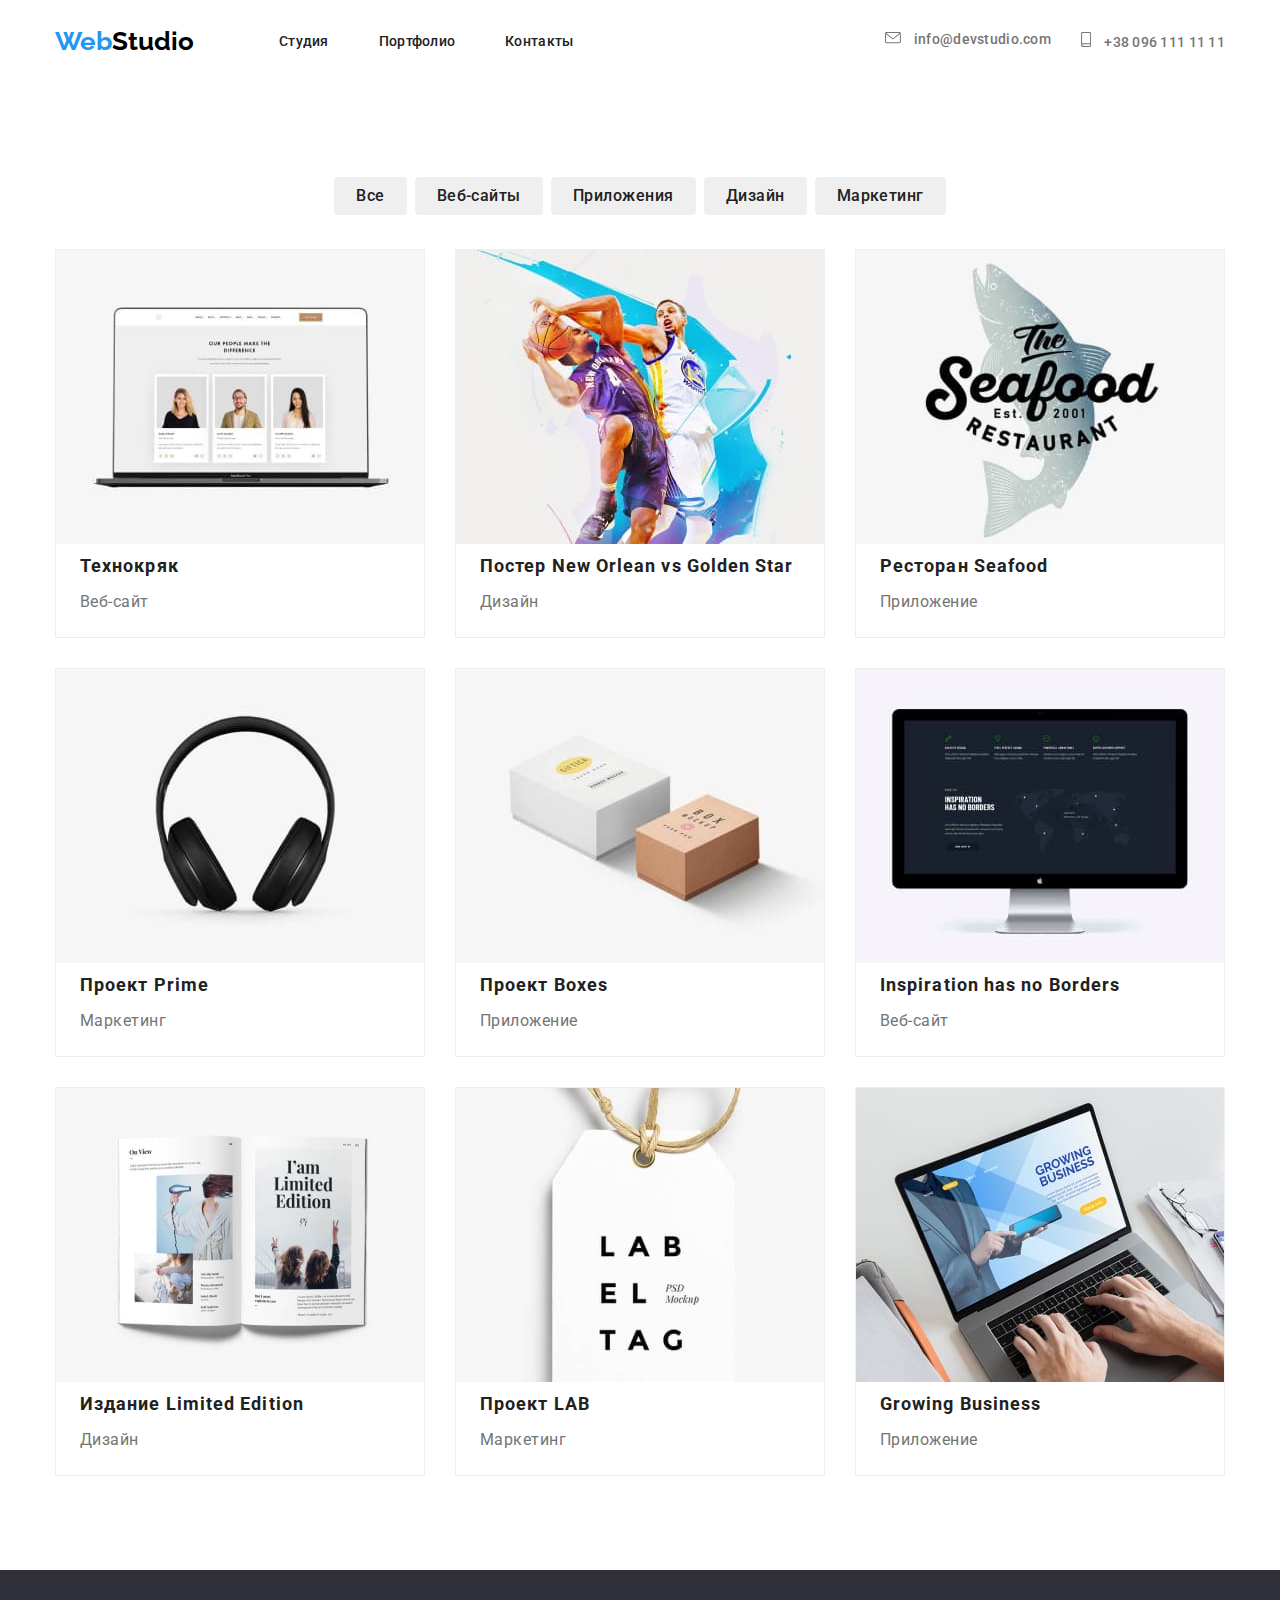
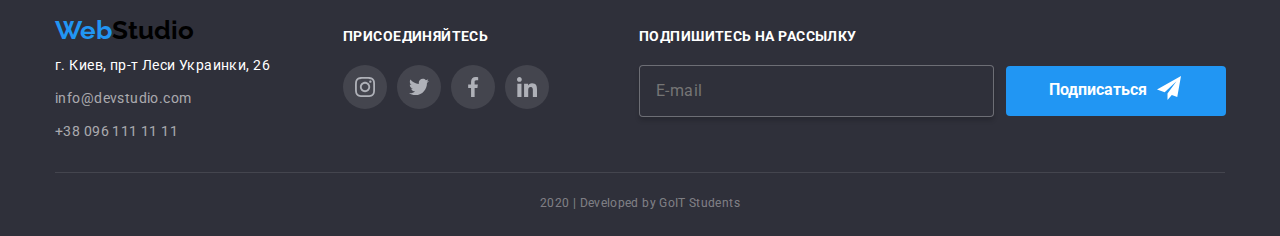
==== portfolio.html @ 310fa580 "Copy ДЗ №7" ====
<!DOCTYPE html>
<html lang="ru">
  <head>
    <meta charset="UTF-8" />
    <meta name="viewport" content="width=device-width, initial-scale=1.0" />
    <title>Портфолио</title>
    <link href="https://fonts.googleapis.com/css2?family=Raleway:wght@400;700&family=Roboto:wght@400;500;700&display=swap" rel="stylesheet">
    <link rel="stylesheet" href="https://cdnjs.cloudflare.com/ajax/libs/modern-normalize/0.6.0/modern-normalize.min.css">
    <link rel="stylesheet" href="./css/portfolio.min.css">
    <!-- <link rel="stylesheet" href="./css/normalize.css">
    <link rel="stylesheet" href="./css/main.css" /> -->
  </head>
  <body>
    <!-- menu navigation and contacts -->
    <header>
      <div class="container nav-flex">

        <a href="./index.html" class="logo"><span class="logo-design">Web</span>Studio</a>
      <nav>
        <ul class="menu-nav list">
          <li class="item">
            <a href="./index.html" class="link-nav underline-link">Студия</a>
          </li>
          <li class="item">
            <a href="./portfolio.html" target="_blank" class="link-nav underline-link">Портфолио</a>
          </li>
          <li class="item">
            <a href="" target="_blank" class="link-nav underline-link">Контакты</a>
          </li>
        </ul>
      </nav>
      
          <ul class="contact-nav list">
            <li class="item">
              <a href="mailto:info@devstudio.com" class="link-contact">
                <svg class="icon-contact-mail">
                  <use href="./images/symbol-defs.svg#mail"></use>
                </svg>
              info@devstudio.com</a>
            </li>
            <li class="item">
              <a href="tel:+380961111111" class="link-contact">
                <svg class="icon-contact-phon">
                  <use href="./images/symbol-defs.svg#smartphone"></use>
                </svg>
              +38 096 111 11 11</a>
            </li>
          </ul>
        
      </div>
    </header>
    <!-- view port -->
    <main>
      <!-- Portfolio -->
      <section class="section-gallery">

        <div class="container">
        <!-- invisible heading -->
        <h1 class="invisible">Примеры работ</h1>
        <!-- button filter -->
        <ul class="button-filter list">
          <li class="item">
            <button class="button-first button-second" type="button">Все</button>
          </li>
          <li class="item">
            <button class="button-first button-second"  type="button">Веб-сайты</button>
          </li>
          <li class="item">
            <button class="button-first button-second" type="button">Приложения</button>
          </li>
          <li class="item">
            <button class="button-first button-second" type="button">Дизайн</button>
          </li>
          <li class="item">
            <button class="button-first button-second" type="button">Маркетинг</button>
          </li>
        </ul>
        <!-- list of works -->
        <ul class="gallery list">
          <li class="item gallery-shadow">
            <a href="" class="product">
              
              <div class="product-thumb">
              <img src="./images/img1.jpg" alt="ноутбук" width="370" />
              <p class="hover-message">
                Технокряк это современная площадка распространения коронавируса.
                Компании используют эту платформу для цифрового шпионажа и атак
                на защищённые сервера конкурентов.
              </p>
              </div>
              
              <h2 class="gallery-title reset">Технокряк</h2>
              <p class="gallery-text reset">Веб-сайт</p>
            </a>
          </li>
          <li class="item gallery-shadow">
            <a href="" class="product">
              <div class="product-thumb">
              <img src="./images/img2.jpg" alt="баскетбол" width="370" />
              <p class="hover-message">
                Технокряк это современная площадка распространения коронавируса.
                Компании используют эту платформу для цифрового шпионажа и атак
                на защищённые сервера конкурентов.
              </p>
              </div>

              <h2 class="gallery-title reset">Постер New Orlean vs Golden Star</h2>
              <p class="gallery-text reset">Дизайн</p>
            </a>
          </li>
          <li class="item gallery-shadow">
            <a href="" class="product">
              <div class="product-thumb">
              <img src="./images/img3.jpg" alt="ресторан" width="370" />
              <p class="hover-message">
                Технокряк это современная площадка распространения коронавируса.
                Компании используют эту платформу для цифрового шпионажа и атак
                на защищённые сервера конкурентов.
              </p>
              </div>

              <h2 class="gallery-title reset">Ресторан Seafood</h2>
              <p class="gallery-text reset">Приложение</p>
            </a>
          </li>
          <li class="item gallery-shadow">
            <a href="" class="product">
              <div class="product-thumb">
              <img src="./images/img4.jpg" alt="наушники" width="370" />
              <p class="hover-message">
                Технокряк это современная площадка распространения коронавируса.
                Компании используют эту платформу для цифрового шпионажа и атак
                на защищённые сервера конкурентов.
              </p>
              </div>

              <h2 class="gallery-title reset">Проект Prime</h2>
              <p class="gallery-text reset">Маркетинг</p>
            </a>
          </li>
          <li class="item gallery-shadow">
            <a href="" class="product">
              <div class="product-thumb">
              <img src="./images/img5.jpg" alt="коробка" width="370" />
              <p class="hover-message">
                Технокряк это современная площадка распространения коронавируса.
                Компании используют эту платформу для цифрового шпионажа и атак
                на защищённые сервера конкурентов.
              </p>
              </div>

              <h2 class="gallery-title reset">Проект Boxes</h2>
              <p class="gallery-text reset">Приложение</p>
            </a>
          </li>
          <li class="item gallery-shadow">
            <a href="" class="product">
              <div class="product-thumb">
              <img src="./images/img-m.jpg" alt="монитор" width="370" />
              <p class="hover-message">
                Технокряк это современная площадка распространения коронавируса.
                Компании используют эту платформу для цифрового шпионажа и атак
                на защищённые сервера конкурентов.
              </p>
              </div>

              <h2 class="gallery-title reset" lang="en">Inspiration has no Borders</h2>
              <p class="gallery-text reset">Веб-сайт</p>
            </a>
          </li>
          <li class="item gallery-shadow">
            <a href="" class="product">
              <div class="product-thumb" >
              <img src="./images/img6.jpg" alt="журнал" width="370" />
              <p class="hover-message">
                Технокряк это современная площадка распространения коронавируса.
                Компании используют эту платформу для цифрового шпионажа и атак
                на защищённые сервера конкурентов.
              </p>
              </div>

              <h2 class="gallery-title reset">Издание Limited Edition</h2>
              <p class="gallery-text reset">Дизайн</p>
            </a>
          </li>
          <li class="item gallery-shadow">
            <a href="" class="product">
              <div class="product-thumb">
              <img src="./images/img7.jpg" alt="бирка" width="370" />
              <p class="hover-message">
                Технокряк это современная площадка распространения коронавируса.
                Компании используют эту платформу для цифрового шпионажа и атак
                на защищённые сервера конкурентов.
              </p>
              </div>

              <h2 class="gallery-title reset">Проект LAB</h2>
              <p class="gallery-text reset">Маркетинг</p>
            </a>
          </li>
          <li class="item gallery-shadow">
            <a href="" class="product">
              <div class="product-thumb">
              <img src="./images/img.jpg" alt="ноутбук" width="370" />
              <p class="hover-message">
                Технокряк это современная площадка распространения коронавируса.
                Компании используют эту платформу для цифрового шпионажа и атак
                на защищённые сервера конкурентов.
              </p>
              </div>

              <h2 class="gallery-title reset" lang="en">Growing Business</h2>
              <p class="gallery-text reset">Приложение</p>
            </a>
          </li>
        </ul>
      </div>
      </section>
    </main>
    <!-- bottom section -->
    <footer>
      <div class="container">
      <!-- invisible heading -->
      <h2 class="invisible">Контакты</h2>
      <div class="footer-flex">

      <div class="address">
      <a href="./index.html" class="logo logo-footer"><span class="logo-design">Web</span>Studio</a>

      <address>
        <p class="address-text reset">г. Киев, пр-т Леси Украинки, 26</p>

        <ul class="contact-footer list">
          <li>
            <a href="mailto:info@devstudio.com" class="link-footer mail-footer"
            >info@devstudio.com</a>
          </li>
          <li>
            <a href="tel:+380961111111" class="link-footer phon-footer"
            >+38 096 111 11 11</a>
          </li>
        </ul>
      </address>
      </div>
      <div class="social">
      <b class="social-contact">присоединяйтесь</b>

      <ul class="social-list list">
        <li class="icon-footer">
          <a href="" class="social-link-second">
          <svg class="icon-social">
          <use href="./images/symbol-defs.svg#instagram"> </use>
         </svg>
        </a>
      </li>
        <li class="icon-footer">
          <a href="" class="social-link-second">
          <svg class="icon-social">
          <use href="./images/symbol-defs.svg#twitter"> </use>
         </svg>
        </a>
      </li>
        <li class="icon-footer">
          <a href="" class="social-link-second">
          <svg class="icon-social">
          <use href="./images/symbol-defs.svg#facebook"> </use>
        </svg>
      </a>
    </li>
        <li class="icon-footer">
          <a href="" class="social-link-second">
          <svg class="icon-social">
          <use href="./images/symbol-defs.svg#linkedin"> </use>
       </svg>
      </a>
    </li>
      </ul>
      </div>
      <div class="subscribe">
        <b class="subscribe-contact">подпишитесь на рассылку</b>
  
        <div class="footer-form">
  <form>
    <label>
      <input type="email" name="email" placeholder="E-mail" class="footer-form-input">
    </label>
  </form>
        <button class="button-footer" type="button">Подписаться
          <svg class="icon-send">
            <use href="./images/symbol-defs.svg#send"> </use>
          </svg>
        </button>
      </div>
  </div>

      </div>
      <div class="cont-flex">
      <p class="cont-flex-copy reset">2020 | Developed by GoIT Students</p>
      </div>

     </div>
    </footer>
  </body>
</html>
---- css/portfolio.min.css ----
body{color:#757575;background-color:#fff;font-family:"Roboto",sans;font-style:normal}.list{padding:0;margin:0;list-style:none}.reset{margin-top:0}.invisible{display:none}.container{width:1200px;padding-left:15px;padding-right:15px;margin-left:auto;margin-right:auto}.section{margin-bottom:94px}.section-title{margin-bottom:50px;color:#212121;font-weight:bold;font-size:36px;line-height:1.16;text-align:center;letter-spacing:0.03em}.title{margin-bottom:10px;color:#212121;font-weight:bold;font-size:14px;line-height:1.14;letter-spacing:0.03em;text-transform:uppercase}.logo{color:#000000;font-family:"Raleway",sans-serif;font-weight:bold;font-size:26px;line-height:1.20;text-decoration:none}.logo-design{color:#2196F3}.logo-footer{display:inline-block;margin-bottom:8px}.nav-flex{display:-webkit-box;display:-ms-flexbox;display:flex;-webkit-box-align:center;-ms-flex-align:center;align-items:center}.menu-nav{display:-webkit-box;display:-ms-flexbox;display:flex;margin-left:85px}.menu-nav .item{position:relative}.menu-nav .item:not(:last-child){margin-right:50px}.menu-nav .link-nav{display:block;padding-top:32px;padding-bottom:32px;color:#212121;font-weight:500;font-size:14px;line-height:1.14;letter-spacing:0.02em;text-decoration:none}.menu-nav .link-nav:hover,.menu-nav .link-nav:focus{color:#2196F3;outline:transparent}.underline-link::after{content:'';display:block;position:absolute;width:100%;height:4px;background-color:#2196F3;border-radius:2px;left:0;bottom:0;-webkit-transform:scaleX(0);transform:scaleX(0)}.underline-link:hover::after,.underline-link:focus::after,.underline-link:active::after{-webkit-transform:scaleX(1);transform:scaleX(1);-webkit-transition-duration:250ms;transition-duration:250ms;-webkit-transition-timing-function:cubic-bezier(0.4, 0, 0.2, 1);transition-timing-function:cubic-bezier(0.4, 0, 0.2, 1);outline:transparent}.contact-nav{display:-webkit-box;display:-ms-flexbox;display:flex;margin-left:auto}.contact-nav .item:not(:last-child){margin-right:30px}.contact-nav .link-contact{display:block;padding-top:32px;padding-bottom:32px;color:#757575;font-style:normal;font-weight:500;font-size:14px;line-height:1.14;letter-spacing:0.02em;text-decoration:none}.contact-nav .link-contact:hover,.contact-nav .link-contact:focus{color:#2196F3;outline:transparent}.link-contact .icon-contact-mail{fill:#757575}.icon-contact-mail{height:12px;width:16px;margin-right:10px}.link-contact:hover,.link-contact:focus .icon-contact-mail{--color3: #2196F3;outline:transparent}.link-contact .icon-contact-phon{fill:#757575}.icon-contact-phon{height:15px;width:10px;margin-right:10px}.link-contact:hover,.link-contact:focus .icon-contact-mail{--color3: #2196F3;outline:transparent}footer{background-color:#2F303A}.footer-flex{display:-webkit-box;display:-ms-flexbox;display:flex}.address{margin-top:45px}.address-text{margin-bottom:9px;min-width:220px;color:#fff;font-style:normal;font-weight:normal;font-size:14px;line-height:1.7;letter-spacing:0.03em}.mail-footer{display:inline-block;margin-bottom:9px}.phon-footer{display:inline-block;margin-bottom:28px}.contact-footer .link-footer{color:rgba(255,255,255,0.6);font-style:normal;font-weight:normal;font-size:14px;line-height:1.7;letter-spacing:0.03em;text-decoration:none}.social{-webkit-box-pack:left;-ms-flex-pack:left;justify-content:left;margin-top:57px;margin-left:68px}.social-contact{display:inline-block;margin-bottom:20px;color:#fff;font-weight:bold;font-size:14px;line-height:1.14;letter-spacing:0.03em;text-transform:uppercase}.social-list{display:-webkit-box;display:-ms-flexbox;display:flex}.icon-footer:not(:first-child){margin-left:10px}.icon-social{padding:0;margin:0;height:20px;width:20px}.social-link-second{display:-webkit-inline-box;display:-ms-inline-flexbox;display:inline-flex;-webkit-box-pack:center;-ms-flex-pack:center;justify-content:center;-webkit-box-align:center;-ms-flex-align:center;align-items:center;padding:0;margin:0;height:44px;width:44px;border-radius:50px;background-color:rgba(255,255,255,0.1)}.social-link-second:hover,.social-link-second:focus{background-color:#2196F3;outline:transparent}.social-link-second:hover,.social-link-second:focus .icon-social{--color3: #ffffff;outline:transparent}.subscribe{margin-top:57px;margin-left:90px}.subscribe-contact{display:inline-block;margin-bottom:20px;color:#fff;font-weight:bold;font-size:14px;line-height:1.14;letter-spacing:0.03em;text-transform:uppercase}.footer-form{display:-webkit-box;display:-ms-flexbox;display:flex;-webkit-box-pack:center;-ms-flex-pack:center;justify-content:center;-webkit-box-align:center;-ms-flex-align:center;align-items:center}.footer-form-input{width:355px;padding:15px 16px;border:1px solid rgba(255,255,255,0.3);-webkit-box-shadow:0px 4px 4px rgba(0,0,0,0.15);box-shadow:0px 4px 4px rgba(0,0,0,0.15);border-radius:4px;font-style:normal;font-weight:normal;font-size:16px;line-height:1.25;-webkit-box-align:center;-ms-flex-align:center;align-items:center;letter-spacing:0.03em;background:#2F303A;color:rgba(255,255,255,0.6)}.icon-send{height:24px;width:24px;margin-left:10px;margin-right:10px}.button-footer{display:-webkit-inline-box;display:-ms-inline-flexbox;display:inline-flex;-webkit-box-pack:center;-ms-flex-pack:center;justify-content:center;-webkit-box-align:left;-ms-flex-align:left;align-items:left;height:50px;width:220px;margin-left:12px;padding-top:10px;padding-left:30px;padding-bottom:10px;border-radius:4px;color:#fff;background-color:#2196F3;font-style:normal;font-weight:bold;font-size:16px;line-height:1.8;text-align:center;text-decoration:none;letter-spacing:normal}.cont-flex{padding-top:18px;padding-bottom:21px;border-top:1px solid rgba(255,255,255,0.1)}.cont-flex-copy{margin-bottom:0;color:rgba(255,255,255,0.4);font-weight:normal;font-size:12px;line-height:2;text-align:center;letter-spacing:0.03em}button{padding:6px 22px;border:transparent;border-radius:4px;font-family:inherit}.button-filter{display:-webkit-box;display:-ms-flexbox;display:flex;-webkit-box-pack:center;-ms-flex-pack:center;justify-content:center;margin-bottom:34px}.button-filter .item:not(:first-child){margin-left:8px}.button-first{color:#212121;font-weight:500;font-size:16px;line-height:1.6;text-align:center;letter-spacing:0.03em}.button-second:hover,.button-second:focus{background-color:#2196F3;color:#fff;outline:transparent}.section-gallery{margin-top:94px;margin-bottom:94px}.gallery{display:-webkit-box;display:-ms-flexbox;display:flex;-ms-flex-wrap:wrap;flex-wrap:wrap;-webkit-box-pack:center;-ms-flex-pack:center;justify-content:center;margin-right:0;margin-bottom:0}.gallery-shadow{background:#fff;border:1px solid #EEEEEE}.gallery-shadow:hover{-webkit-box-shadow:1px 4px 6px rgba(0,0,0,0.16),0px 4px 4px rgba(0,0,0,0.06),0px 1px 1px rgba(0,0,0,0.12);box-shadow:1px 4px 6px rgba(0,0,0,0.16),0px 4px 4px rgba(0,0,0,0.06),0px 1px 1px rgba(0,0,0,0.12)}.gallery .item{width:370px}.gallery .item:not(:nth-child(3n)){margin-right:30px}.gallery .item.item:not(:nth-last-child(-n+3)){margin-bottom:30px}.gallery-title{margin-left:24px;margin-bottom:4px;color:#212121;font-weight:bold;font-size:18px;line-height:2;letter-spacing:0.06em}.gallery-text{margin-left:24px;margin-bottom:20px;color:#757575;font-weight:normal;font-size:16px;line-height:1.8;letter-spacing:0.03em}.product{text-decoration:none}.product:focus{outline:transparent}.product-thumb{position:relative;overflow:hidden}.product-thumb::before{content:'';padding-top:63px;padding-left:24px;padding-right:24px;margin:0;position:absolute;width:100%;height:100%;top:0;left:0;-webkit-transform:translateY(101%);transform:translateY(101%);-webkit-transition-duration:250ms;transition-duration:250ms;-webkit-transition-timing-function:cubic-bezier(0.4, 0, 0.2, 1);transition-timing-function:cubic-bezier(0.4, 0, 0.2, 1);background-color:rgba(33,149,243,0.9)}.product:hover .product-thumb::before{-webkit-transform:translateY(0);transform:translateY(0)}.product:hover .hover-message{-webkit-transform:translateY(0);transform:translateY(0)}.hover-message{position:absolute;width:100%;height:100%;top:0;left:0;display:inline-block;padding-top:63px;padding-left:24px;padding-right:24px;margin:0;font-style:normal;font-weight:normal;font-size:18px;line-height:1.5;letter-spacing:0.03em;-webkit-transform:translateY(101%);transform:translateY(101%);-webkit-transition-duration:250ms;transition-duration:250ms;-webkit-transition-timing-function:cubic-bezier(0.4, 0, 0.2, 1);transition-timing-function:cubic-bezier(0.4, 0, 0.2, 1);color:#fff;overflow:hidden}
/*# sourceMappingURL=portfolio.min.css.map */
---- css/main.css ----
body {
  color: #757575;
  background-color: #ffffff;
  font-family: "Roboto", sans;
  font-style: normal;
}

/* hiden mark; reset ul */
.list {
  padding: 0;
  margin: 0;
  list-style: none;
}

/* reset (h, p) */
.reset {
  margin-top: 0;
}

/* temporary hide */
.invisible {
  display: none;
}

/* main-div */
.container {
  width: 1200px;
  padding-left: 15px;
  padding-right: 15px;
  margin-left: auto;
  margin-right: auto;
  /* outline: 2px solid tomato;  */
}

.section {
  margin-bottom: 94px;
}

/* main - section */
/* h2 */
.section-title {
  margin-bottom: 50px;
  color: #212121;
  font-weight: bold;
  font-size: 36px;
  line-height: 1.16;
  text-align: center;
  letter-spacing: 0.03em;
}

/* h3  */
.title {
  margin-bottom: 10px;
  color: #212121;
  font-weight: bold;
  font-size: 14px;
  line-height: 1.14;
  letter-spacing: 0.03em;
  text-transform: uppercase;
}

/* logo */
.logo {
  color: #000000;
  font-family: "Raleway", sans-serif;
  font-weight: bold;
  font-size: 26px;
  line-height: 1.20;
  text-decoration: none;
}

.logo-design {
  color: #2196F3;
}

.logo-footer {
  display: inline-block;
  margin-bottom: 8px;
}

/* navigation */
.nav-flex {
  display: -webkit-box;
  display: -ms-flexbox;
  display: flex;
  -webkit-box-align: center;
      -ms-flex-align: center;
          align-items: center;
}

.menu-nav {
  display: -webkit-box;
  display: -ms-flexbox;
  display: flex;
  margin-left: 85px;
}

.menu-nav .item {
  position: relative;
}

.menu-nav .item:not(:last-child) {
  margin-right: 50px;
}

.menu-nav .link-nav {
  display: block;
  padding-top: 32px;
  padding-bottom: 32px;
  color: #212121;
  font-weight: 500;
  font-size: 14px;
  line-height: 1.14;
  letter-spacing: 0.02em;
  text-decoration: none;
}

.menu-nav .link-nav:hover, .menu-nav .link-nav:focus {
  color: #2196F3;
  outline: transparent;
}

.underline-link::after {
  content: '';
  display: block;
  position: absolute;
  width: 100%;
  height: 4px;
  background-color: #2196F3;
  border-radius: 2px;
  left: 0;
  bottom: 0;
  -webkit-transform: scaleX(0);
          transform: scaleX(0);
}

.underline-link:hover::after,
.underline-link:focus::after,
.underline-link:active::after {
  -webkit-transform: scaleX(1);
          transform: scaleX(1);
  -webkit-transition-duration: 250ms;
          transition-duration: 250ms;
  -webkit-transition-timing-function: cubic-bezier(0.4, 0, 0.2, 1);
          transition-timing-function: cubic-bezier(0.4, 0, 0.2, 1);
  outline: transparent;
}

/* contact */
.contact-nav {
  display: -webkit-box;
  display: -ms-flexbox;
  display: flex;
  margin-left: auto;
}

.contact-nav .item:not(:last-child) {
  margin-right: 30px;
}

.contact-nav .link-contact {
  display: block;
  padding-top: 32px;
  padding-bottom: 32px;
  color: #757575;
  font-style: normal;
  font-weight: 500;
  font-size: 14px;
  line-height: 1.14;
  letter-spacing: 0.02em;
  text-decoration: none;
}

.contact-nav .link-contact:hover, .contact-nav .link-contact:focus {
  color: #2196F3;
  outline: transparent;
}

/* icon-contact */
.link-contact .icon-contact-mail {
  fill: #757575;
}

.icon-contact-mail {
  height: 12px;
  width: 16px;
  margin-right: 10px;
}

.link-contact:hover,
.link-contact:focus .icon-contact-mail {
  --color3: #2196F3;
  outline: transparent;
}

.link-contact .icon-contact-phon {
  fill: #757575;
}

.icon-contact-phon {
  height: 15px;
  width: 10px;
  margin-right: 10px;
}

.link-contact:hover,
.link-contact:focus .icon-contact-mail {
  --color3: #2196F3;
  outline: transparent;
}

footer {
  background-color: #2F303A;
}

/* footer container */
.footer-flex {
  display: -webkit-box;
  display: -ms-flexbox;
  display: flex;
}

/* address container */
.address {
  margin-top: 45px;
}

.address-text {
  margin-bottom: 9px;
  min-width: 220px;
  color: #ffffff;
  font-style: normal;
  font-weight: normal;
  font-size: 14px;
  line-height: 1.7;
  letter-spacing: 0.03em;
}

.mail-footer {
  display: inline-block;
  margin-bottom: 9px;
}

.phon-footer {
  display: inline-block;
  margin-bottom: 28px;
}

.contact-footer .link-footer {
  color: rgba(255, 255, 255, 0.6);
  font-style: normal;
  font-weight: normal;
  font-size: 14px;
  line-height: 1.7;
  letter-spacing: 0.03em;
  text-decoration: none;
}

/* social container */
.social {
  -webkit-box-pack: left;
      -ms-flex-pack: left;
          justify-content: left;
  margin-top: 57px;
  margin-left: 68px;
}

.social-contact {
  display: inline-block;
  margin-bottom: 20px;
  color: #ffffff;
  font-weight: bold;
  font-size: 14px;
  line-height: 1.14;
  letter-spacing: 0.03em;
  text-transform: uppercase;
}

.social-list {
  display: -webkit-box;
  display: -ms-flexbox;
  display: flex;
}

.icon-footer:not(:first-child) {
  margin-left: 10px;
}

.icon-social {
  padding: 0;
  margin: 0;
  height: 20px;
  width: 20px;
}

.social-link-second {
  display: -webkit-inline-box;
  display: -ms-inline-flexbox;
  display: inline-flex;
  -webkit-box-pack: center;
      -ms-flex-pack: center;
          justify-content: center;
  -webkit-box-align: center;
      -ms-flex-align: center;
          align-items: center;
  padding: 0;
  margin: 0;
  height: 44px;
  width: 44px;
  border-radius: 50px;
  background-color: rgba(255, 255, 255, 0.1);
}

.social-link-second:hover, .social-link-second:focus {
  background-color: #2196F3;
  outline: transparent;
}

.social-link-second:hover,
.social-link-second:focus .icon-social {
  --color3: #ffffff;
  outline: transparent;
}

/* subscriber container */
.subscribe {
  margin-top: 57px;
  margin-left: 90px;
}

.subscribe-contact {
  display: inline-block;
  margin-bottom: 20px;
  color: #ffffff;
  font-weight: bold;
  font-size: 14px;
  line-height: 1.14;
  letter-spacing: 0.03em;
  text-transform: uppercase;
}

.footer-form {
  display: -webkit-box;
  display: -ms-flexbox;
  display: flex;
  -webkit-box-pack: center;
      -ms-flex-pack: center;
          justify-content: center;
  -webkit-box-align: center;
      -ms-flex-align: center;
          align-items: center;
}

.footer-form-input {
  width: 355px;
  padding: 15px 16px;
  border: 1px solid rgba(255, 255, 255, 0.3);
  -webkit-box-shadow: 0px 4px 4px rgba(0, 0, 0, 0.15);
          box-shadow: 0px 4px 4px rgba(0, 0, 0, 0.15);
  border-radius: 4px;
  font-style: normal;
  font-weight: normal;
  font-size: 16px;
  line-height: 1.25;
  -webkit-box-align: center;
      -ms-flex-align: center;
          align-items: center;
  letter-spacing: 0.03em;
  background: #2F303A;
  color: rgba(255, 255, 255, 0.6);
}

.icon-send {
  height: 24px;
  width: 24px;
  margin-left: 10px;
  margin-right: 10px;
}

.button-footer {
  display: -webkit-inline-box;
  display: -ms-inline-flexbox;
  display: inline-flex;
  -webkit-box-pack: center;
      -ms-flex-pack: center;
          justify-content: center;
  -webkit-box-align: left;
      -ms-flex-align: left;
          align-items: left;
  height: 50px;
  width: 220px;
  margin-left: 12px;
  padding-top: 10px;
  padding-left: 30px;
  padding-bottom: 10px;
  border-radius: 4px;
  color: #ffffff;
  background-color: #2196F3;
  font-style: normal;
  font-weight: bold;
  font-size: 16px;
  line-height: 1.8;
  text-align: center;
  text-decoration: none;
  letter-spacing: normal;
}

/* copy container */
.cont-flex {
  padding-top: 18px;
  padding-bottom: 21px;
  border-top: 1px solid rgba(255, 255, 255, 0.1);
}

.cont-flex-copy {
  margin-bottom: 0;
  color: rgba(255, 255, 255, 0.4);
  font-weight: normal;
  font-size: 12px;
  line-height: 2;
  text-align: center;
  letter-spacing: 0.03em;
}

/* section - service order */
.hero {
  margin-bottom: 94px;
  text-align: center;
}

.hero-background {
  height: 600px;
  max-width: 1600px;
  margin-left: auto;
  margin-right: auto;
  background-position: center;
  background-repeat: no-repeat;
  background-size: cover;
  background-image: -webkit-gradient(linear, left top, right top, from(rgba(47, 48, 58, 0.8)), to(rgba(47, 48, 58, 0.8))), url("../images/Header.jpg");
  background-image: linear-gradient(to right, rgba(47, 48, 58, 0.8), rgba(47, 48, 58, 0.8)), url("../images/Header.jpg");
  background-color: #757575;
}

.hero-title {
  padding-top: 200px;
  padding-left: 250px;
  padding-right: 250px;
  margin-bottom: 30px;
  color: #ffffff;
  font-weight: 900;
  font-size: 44px;
  line-height: 1.36;
  letter-spacing: 0.06em;
  text-align: center;
  text-transform: uppercase;
}

.hero-button {
  display: inline-block;
  /* min-width: 200px; */
  /* margin-bottom: 200px; */
  padding: 10px 32px 10px 32px;
  border-radius: 4px;
  -webkit-box-shadow: 0px 4px 4px rgba(0, 0, 0, 0.15);
          box-shadow: 0px 4px 4px rgba(0, 0, 0, 0.15);
  color: #ffffff;
  background-color: #2196F3;
  text-align: center;
  text-decoration: none;
}

.backdrop {
  position: fixed;
  top: 0;
  left: 0;
  width: 100%;
  height: 100%;
  -webkit-transition: opacity 250ms cubic-bezier(0.4, 0, 0.2, 1);
  transition: opacity 250ms cubic-bezier(0.4, 0, 0.2, 1);
  background-color: rgba(0, 0, 0, 0.2);
}

.backdrop.is-hidden {
  opacity: 0;
  pointer-events: none;
}

.backdrop.is-hidden .modal {
  -webkit-transform: translate(-50%, -50%) scale(1.1);
          transform: translate(-50%, -50%) scale(1.1);
}

.modal {
  position: absolute;
  top: 50%;
  left: 50%;
  -webkit-transform: translate(-50%, -50%) scale(1);
          transform: translate(-50%, -50%) scale(1);
  -webkit-transition: -webkit-transform 250ms cubic-bezier(0.4, 0, 0.2, 1);
  transition: -webkit-transform 250ms cubic-bezier(0.4, 0, 0.2, 1);
  transition: transform 250ms cubic-bezier(0.4, 0, 0.2, 1);
  transition: transform 250ms cubic-bezier(0.4, 0, 0.2, 1), -webkit-transform 250ms cubic-bezier(0.4, 0, 0.2, 1);
  min-width: 530px;
  min-height: 580px;
  background: #FFFFFF;
  -webkit-box-shadow: 0px 2px 1px rgba(0, 0, 0, 0.2), 0px 1px 1px rgba(0, 0, 0, 0.14), 0px 1px 3px rgba(0, 0, 0, 0.12);
          box-shadow: 0px 2px 1px rgba(0, 0, 0, 0.2), 0px 1px 1px rgba(0, 0, 0, 0.14), 0px 1px 3px rgba(0, 0, 0, 0.12);
  border-radius: 4px;
}

.modal-title {
  margin: 0;
  padding: 40px 40px 30px 40px;
  font-weight: bold;
  font-size: 20px;
  line-height: 1.15;
  text-align: center;
  letter-spacing: 0.03em;
  color: #212121;
}

.modal-close {
  position: absolute;
  top: 0;
  right: 0;
  display: -webkit-box;
  display: -ms-flexbox;
  display: flex;
  -webkit-box-pack: center;
      -ms-flex-pack: center;
          justify-content: center;
  -webkit-box-align: center;
      -ms-flex-align: center;
          align-items: center;
  margin-top: 8px;
  margin-right: 8px;
  width: 30px;
  height: 30px;
  border-radius: 50px;
  border: 1px solid rgba(0, 0, 0, 0.1);
}

.modal-close-icon {
  fill: #212121;
}

.modal-close:hover > .modal-close-icon {
  --color3: #2196F3;
}

.modal-form {
  position: relative;
  margin-left: 40px;
  margin-bottom: 30px;
  margin-right: 0;
  width: 450px;
  height: 40px;
}

.modal-label {
  position: absolute;
  top: 50%;
  left: 40px;
  -webkit-transform: translateY(-50%);
          transform: translateY(-50%);
  -webkit-transition: -webkit-transform 250ms linear;
  transition: -webkit-transform 250ms linear;
  transition: transform 250ms linear;
  transition: transform 250ms linear, -webkit-transform 250ms linear;
  font-weight: normal;
  font-size: 14px;
  line-height: 1.1;
  letter-spacing: 0.01em;
}

.modal-icon {
  position: absolute;
  top: 0;
  left: 0;
  -webkit-transform: translate(15px, 15px);
          transform: translate(15px, 15px);
  fill: #212121;
}

.modal-fild {
  width: 100%;
  padding: 10px 40px;
  border: 1px solid rgba(33, 33, 33, 0.2);
  border-radius: 4px;
  outline: none;
}

.modal-fild:focus {
  border: 1px solid #2196F3;
  border-radius: 4px;
}

.modal-fild:focus ~ .modal-icon {
  --color3: #2196F3;
}

.modal-fild:focus + .modal-label,
.modal-fild:not(:placeholder-shown) + .modal-label {
  -webkit-transform: translate(-25px, -40px);
          transform: translate(-25px, -40px);
  color: #2196F3;
}

textarea {
  resize: none;
}

.form-textarea {
  position: relative;
  width: 450px;
  height: 120px;
  margin-left: 40px;
  margin-bottom: 20px;
}

.textarea-label {
  position: absolute;
  top: 0;
  left: 0;
  -webkit-transform: translate(15%, 70%);
          transform: translate(15%, 70%);
  -webkit-transition: -webkit-transform 250ms linear;
  transition: -webkit-transform 250ms linear;
  transition: transform 250ms linear;
  transition: transform 250ms linear, -webkit-transform 250ms linear;
  font-weight: normal;
  font-size: 14px;
  line-height: 1.1;
  letter-spacing: 0.01em;
}

.modal-textarea {
  width: 100%;
  height: 120px;
  padding: 12px 15px;
  border: 1px solid rgba(33, 33, 33, 0.2);
  border-radius: 4px;
  outline: none;
}

.modal-textarea:focus {
  border: 1px solid #2196F3;
  border-radius: 4px;
}

.modal-textarea:focus + .textarea-label,
.modal-textarea:not(:placeholder-shown) + .textarea-label {
  -webkit-transform: translate(15px, -20px);
          transform: translate(15px, -20px);
  color: #2196F3;
}

.checkbox {
  position: absolute;
  -webkit-appearance: none;
  -moz-appearance: none;
  appearance: none;
}

.checkbox-icon {
  display: inline-block;
  margin-right: 9px;
  width: 16px;
  height: 15px;
  border: 1px solid #212121;
  border-radius: 1px;
}

.checkbox:checked + .checkbox-icon {
  border-color: #2196F3;
  background-color: #2196F3;
  background-image: url("../images/check.svg");
  background-size: contain;
  background-origin: border-box;
}

.checkbox-label {
  display: -webkit-box;
  display: -ms-flexbox;
  display: flex;
  -webkit-box-align: center;
      -ms-flex-align: center;
          align-items: center;
  margin-left: 50px;
  font-weight: normal;
  font-size: 14px;
  line-height: 1.8;
  letter-spacing: 0.03em;
}

.checkbox-accept {
  margin-left: 4px;
  color: #2196F3;
}

.button-close {
  margin-top: 30px;
  min-width: 200px;
  min-height: 50px;
  font-weight: bold;
  font-size: 16px;
  line-height: 1.8;
  letter-spacing: 0.06em;
  color: #ffffff;
  background-color: #2196F3;
  -webkit-box-shadow: 0px 4px 4px rgba(0, 0, 0, 0.15);
          box-shadow: 0px 4px 4px rgba(0, 0, 0, 0.15);
  border-radius: 4px;
}

/* section - company features */
.features {
  display: -webkit-box;
  display: -ms-flexbox;
  display: flex;
}

.features .item:not(:first-child) {
  margin-left: 30px;
}

.features .item {
  width: 270px;
}

.features-text {
  margin-bottom: 0;
  font-weight: normal;
  font-size: 14px;
  line-height: 1.7;
  letter-spacing: 0.03em;
}

.icon {
  display: -webkit-box;
  display: -ms-flexbox;
  display: flex;
  height: 120px;
  width: 270px;
  margin-bottom: 30px;
  background: #F5F4FA;
  border-radius: 4px;
  -webkit-box-pack: center;
      -ms-flex-pack: center;
          justify-content: center;
}

.icon-features {
  width: 70px;
  height: 70px;
  margin-top: 25px;
}

/* section - activity of the company */
.activity {
  display: -webkit-box;
  display: -ms-flexbox;
  display: flex;
}

.activity .item:not(:first-child) {
  margin-left: 30px;
}

.activity-product {
  position: relative;
}

.activity-text {
  position: absolute;
  bottom: 0%;
  left: 0%;
  width: 370px;
  height: 70px;
  margin-bottom: 0;
  padding-top: 27px;
  font-style: normal;
  font-weight: bold;
  font-size: 14px;
  line-height: 16px;
  text-align: center;
  letter-spacing: 0.03em;
  text-transform: uppercase;
  background: rgba(47, 48, 58, 0.8);
  color: #ffffff;
}

/* section - command structure */
.section-command {
  margin-bottom: 94px;
  padding-top: 94px;
  padding-bottom: 94px;
  background-color: #F5F4FA;
}

.command {
  display: -webkit-box;
  display: -ms-flexbox;
  display: flex;
  -webkit-box-pack: center;
      -ms-flex-pack: center;
          justify-content: center;
}

.command-shadow {
  -webkit-box-shadow: 0px 2px 1px rgba(0, 0, 0, 0.2), 0px 1px 1px rgba(0, 0, 0, 0.14), 0px 1px 3px rgba(0, 0, 0, 0.12);
          box-shadow: 0px 2px 1px rgba(0, 0, 0, 0.2), 0px 1px 1px rgba(0, 0, 0, 0.14), 0px 1px 3px rgba(0, 0, 0, 0.12);
  border-radius: 0px 0px 4px 4px;
}

.command .item:not(:first-child) {
  margin-left: 30px;
}

.command-foto {
  margin-bottom: 30px;
}

.command-name {
  margin-bottom: 10px;
  color: #212121;
  font-weight: 500;
  font-size: 16px;
  line-height: 1.18;
  letter-spacing: 0.03em;
  text-align: center;
}

.command-text {
  margin-bottom: 16px;
  font-weight: normal;
  font-size: 16px;
  line-height: 1.18;
  letter-spacing: 0.03em;
  text-align: center;
}

.social-first {
  display: -webkit-box;
  display: -ms-flexbox;
  display: flex;
  margin-top: 16px;
  margin-left: 32px;
  margin-bottom: 24px;
  margin-right: 32px;
}

.icon-item:not(:first-child) {
  margin-left: 10px;
}

.icon-social {
  padding: 0;
  margin: 0;
  height: 20px;
  width: 20px;
}

.social-link {
  display: -webkit-inline-box;
  display: -ms-inline-flexbox;
  display: inline-flex;
  -webkit-box-pack: center;
      -ms-flex-pack: center;
          justify-content: center;
  -webkit-box-align: center;
      -ms-flex-align: center;
          align-items: center;
  padding: 0;
  margin: 0;
  height: 44px;
  width: 44px;
  border-radius: 50px;
  background-color: transparent;
}

.social-link .icon-social {
  fill: #AFB1B8;
}

.social-link:hover, .social-link:focus {
  background-color: #2196F3;
  outline: transparent;
}

.social-link:hover,
.social-link:focus .icon-social {
  --color3: #FFFFFF;
  outline: transparent;
}

/* section - company partners */
.company {
  display: -webkit-box;
  display: -ms-flexbox;
  display: flex;
  -ms-flex-pack: distribute;
      justify-content: space-around;
}

.company .item:not(:first-child) {
  margin-left: 30px;
}

.company-link {
  display: -webkit-inline-box;
  display: -ms-inline-flexbox;
  display: inline-flex;
  -webkit-box-pack: center;
      -ms-flex-pack: center;
          justify-content: center;
  -webkit-box-align: center;
      -ms-flex-align: center;
          align-items: center;
  height: 90px;
  width: 170px;
  border: 1px solid #AFB1B8;
  border-radius: 4px;
}

.company-link .icon-company {
  fill: #AFB1B8;
}

.company-link:hover, .company-link:focus {
  border: 1px solid #2196F3;
  border-radius: 4px;
  outline: transparent;
}

.company-link:hover,
.company-link:focus .icon-company {
  --color3: #2196F3;
  outline: transparent;
}
/*# sourceMappingURL=main.css.map */
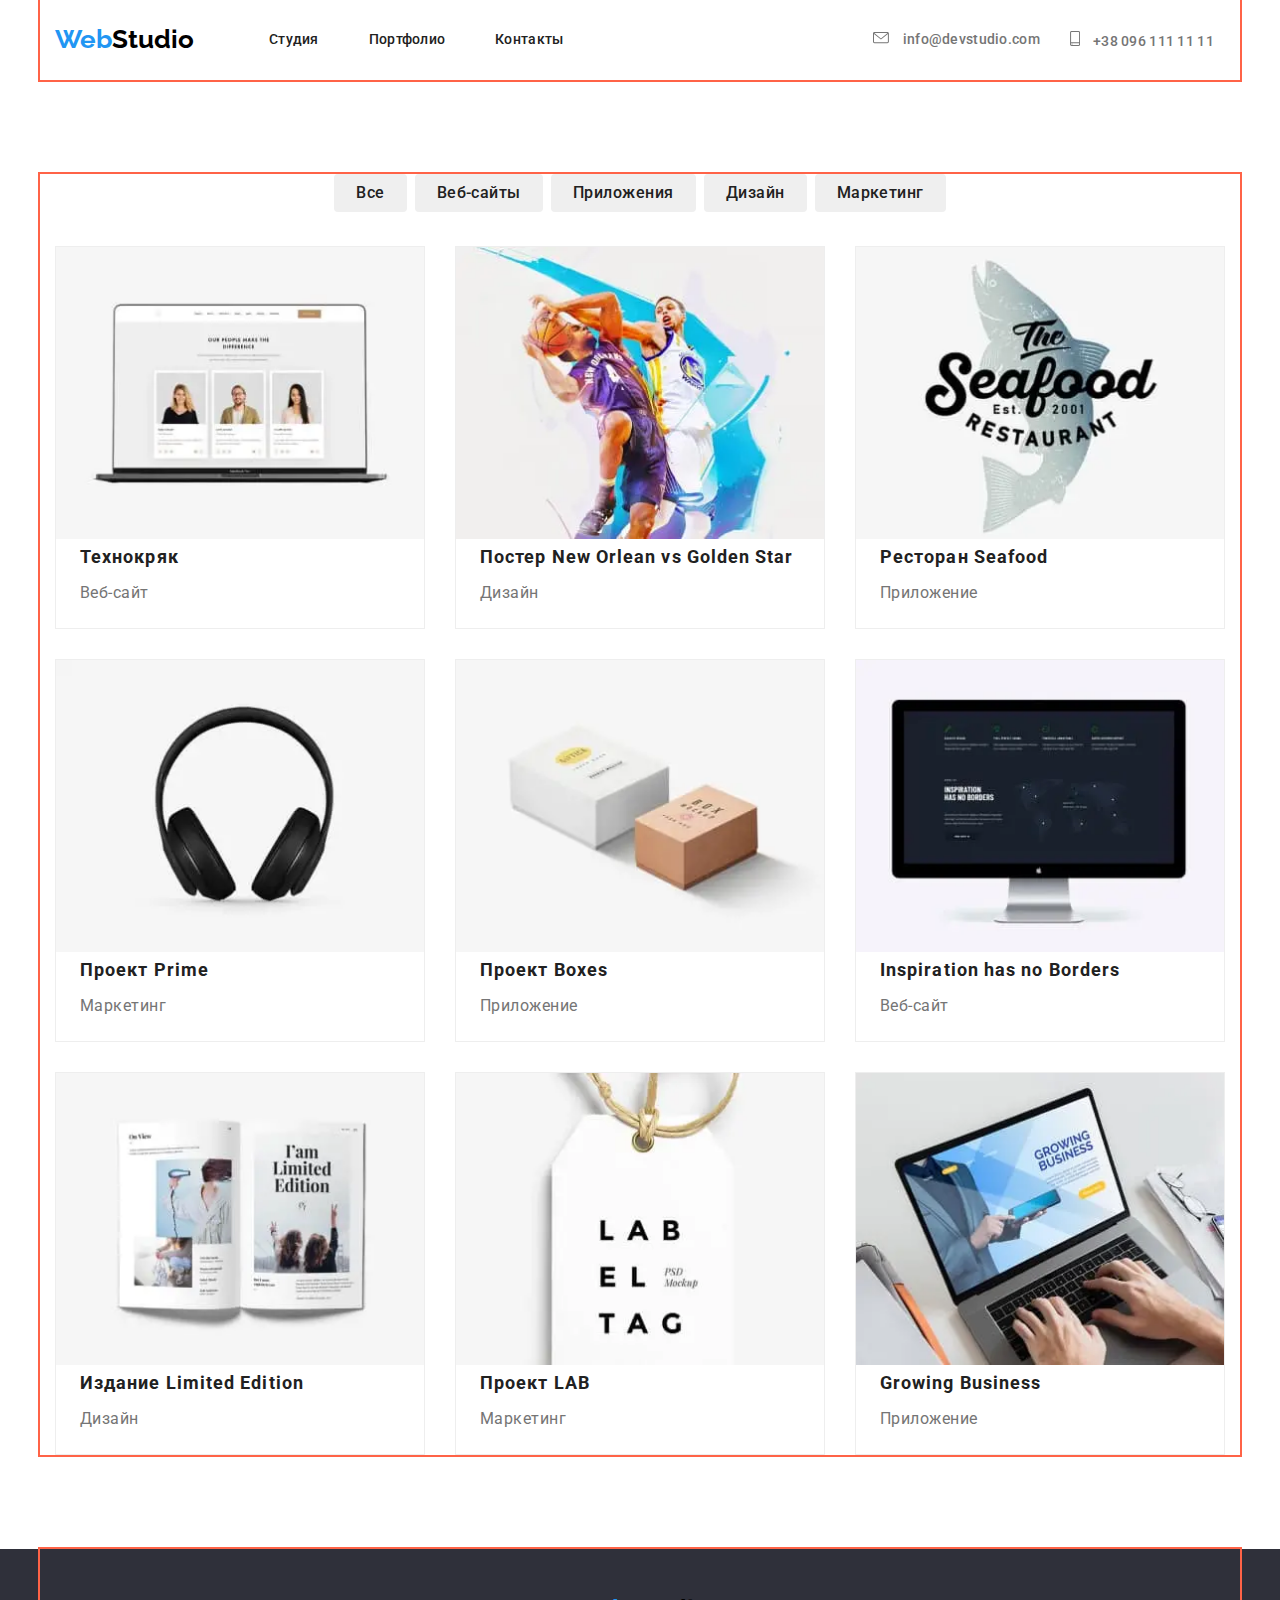
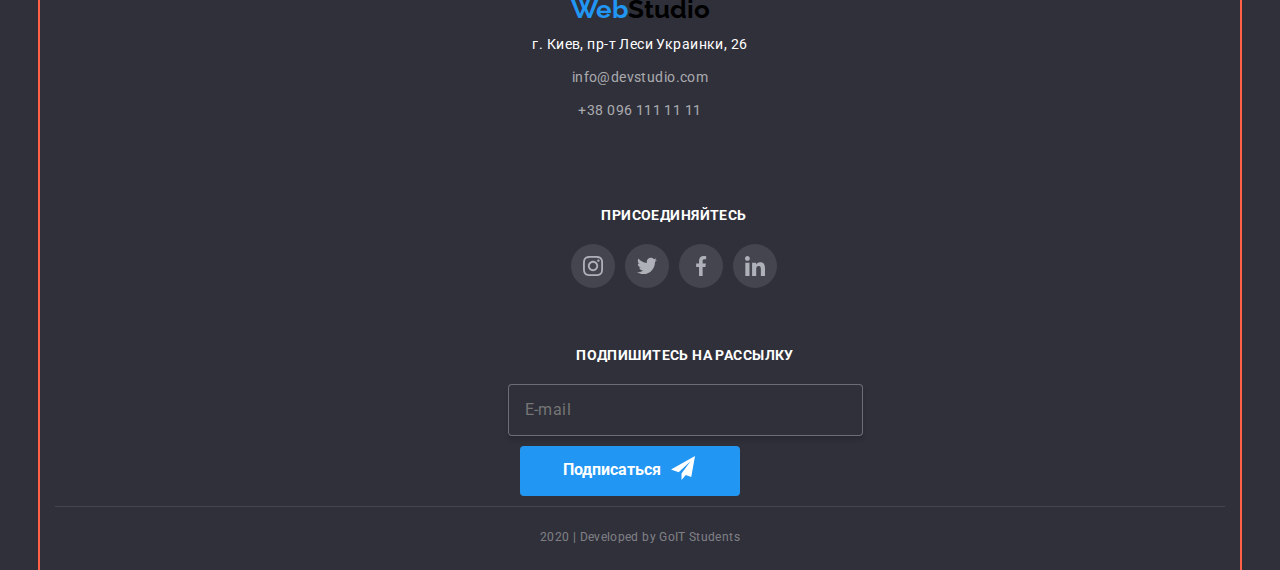
==== commit 746c5946: "Адаптивная графика" ====
--- a/portfolio.html
+++ b/portfolio.html
@@ -13,11 +13,26 @@
   <body>
     <!-- menu navigation and contacts -->
     <header>
-      <div class="container nav-flex">
+      <div class="container">
+        
+      <nav class="nav-flex">
+
+        <!-- <div class="menu-mobile"> -->
 
         <a href="./index.html" class="logo"><span class="logo-design">Web</span>Studio</a>
-      <nav>
-        <ul class="menu-nav list">
+        <button type="button" class="button-mobile is-open" 
+        aria-expanded="false"
+        aria-controls="container-menu" data-menu-button>
+          <svg width="40" height="40" aria-label="Переключатель мобильного меню">
+          <use class="icon-cross" href="./images/symbol-defs.svg#cross"></use>
+          <use width="48" height="35" class="icon-menu" href="./images/symbol-defs.svg#menu"></use>
+          </svg>
+        </button>
+        <!-- </div> -->
+
+        <div class="container-menu" id="container-menu" data-menu>
+
+          <ul class="menu-nav list" >
           <li class="item">
             <a href="./index.html" class="link-nav underline-link">Студия</a>
           </li>
@@ -28,9 +43,8 @@
             <a href="" target="_blank" class="link-nav underline-link">Контакты</a>
           </li>
         </ul>
-      </nav>
-      
-          <ul class="contact-nav list">
+
+        <ul class="contact-nav list">
             <li class="item">
               <a href="mailto:info@devstudio.com" class="link-contact">
                 <svg class="icon-contact-mail">
@@ -46,7 +60,10 @@
               +38 096 111 11 11</a>
             </li>
           </ul>
-        
+
+        </div>
+      </nav>
+            
       </div>
     </header>
     <!-- view port -->
@@ -81,7 +98,46 @@
             <a href="" class="product">
               
               <div class="product-thumb">
-              <img src="./images/img1.jpg" alt="ноутбук" width="370" />
+               
+                <picture>
+                  <source 
+                  srcset="./images/mobile-portfolio/mobile1@1x.webp 1x,
+                          ./images/mobile-portfolio/mobile1@2x.webp 2x" 
+                  type="image/webp" 
+                  media="(max-width: 767px)" >
+    
+                  <source 
+                  srcset="./images/tablet-portfolio/tablet1@1x.webp 1x,
+                          ./images/tablet-portfolio/tablet1@2x.webp 2x" 
+                  type="image/webp" 
+                  media="(max-width: 1199px)" >
+    
+                  <source 
+                  srcset="./images/desktop-portfolio/desktop1@1x.webp 1x,
+                          ./images/desktop-portfolio/desktop1@2x.webp 2x" 
+                  type="image/webp" 
+                  media="(min-width: 1200px)" >
+    
+                  <source 
+                  srcset="./images/mobile-portfolio/mobile1@1x.jpg 1x,
+                          ./images/mobile-portfolio/mobile1@2x.jpg 2x" 
+                  media="(max-width: 767px)" >
+    
+                  <source 
+                  srcset="./images/tablet-portfolio/tablet1@1x.jpg 1x,
+                          ./images/tablet-portfolio/tablet1@2x.jpg 2x" 
+                  media="(max-width: 1199px)" >
+    
+                  <source 
+                  srcset="./images/desktop-portfolio/desktop1@1x.jpg 1x,
+                          ./images/desktop-portfolio/desktop1@2x.jpg 2x" 
+                  media="(min-width: 1200px)" >
+    
+                <img 
+                src="./images/desktop-portfolio/desktop1@1x.jpg" 
+                alt="ноутбук" />
+                </picture> 
+              
               <p class="hover-message">
                 Технокряк это современная площадка распространения коронавируса.
                 Компании используют эту платформу для цифрового шпионажа и атак
@@ -96,7 +152,46 @@
           <li class="item gallery-shadow">
             <a href="" class="product">
               <div class="product-thumb">
-              <img src="./images/img2.jpg" alt="баскетбол" width="370" />
+
+                <picture>
+                  <source 
+                  srcset="./images/mobile-portfolio/mobile2@1x.webp 1x,
+                          ./images/mobile-portfolio/mobile2@2x.webp 2x" 
+                  type="image/webp" 
+                  media="(max-width: 767px)" >
+    
+                  <source 
+                  srcset="./images/tablet-portfolio/tablet2@1x.webp 1x,
+                          ./images/tablet-portfolio/tablet2@2x.webp 2x" 
+                  type="image/webp" 
+                  media="(max-width: 1199px)" >
+    
+                  <source 
+                  srcset="./images/desktop-portfolio/desktop2@1x.webp 1x,
+                          ./images/desktop-portfolio/desktop2@2x.webp 2x" 
+                  type="image/webp" 
+                  media="(min-width: 1200px)" >
+    
+                  <source 
+                  srcset="./images/mobile-portfolio/mobile2@1x.jpg 1x,
+                          ./images/mobile-portfolio/mobile2@2x.jpg 2x" 
+                  media="(max-width: 767px)" >
+    
+                  <source 
+                  srcset="./images/tablet-portfolio/tablet2@1x.jpg 1x,
+                          ./images/tablet-portfolio/tablet2@2x.jpg 2x" 
+                  media="(max-width: 1199px)" >
+    
+                  <source 
+                  srcset="./images/desktop-portfolio/desktop2@1x.jpg 1x,
+                          ./images/desktop-portfolio/desktop2@2x.jpg 2x" 
+                  media="(min-width: 1200px)" >
+    
+                <img 
+                src="./images/desktop-portfolio/desktop2@1x.jpg" 
+                alt="баскетбол" />
+                </picture>  
+              
               <p class="hover-message">
                 Технокряк это современная площадка распространения коронавируса.
                 Компании используют эту платформу для цифрового шпионажа и атак
@@ -111,7 +206,46 @@
           <li class="item gallery-shadow">
             <a href="" class="product">
               <div class="product-thumb">
-              <img src="./images/img3.jpg" alt="ресторан" width="370" />
+
+                <picture>
+                  <source 
+                  srcset="./images/mobile-portfolio/mobile3@1x.webp 1x,
+                          ./images/mobile-portfolio/mobile3@2x.webp 2x" 
+                  type="image/webp" 
+                  media="(max-width: 767px)" >
+    
+                  <source 
+                  srcset="./images/tablet-portfolio/tablet3@1x.webp 1x,
+                          ./images/tablet-portfolio/tablet3@2x.webp 2x" 
+                  type="image/webp" 
+                  media="(max-width: 1199px)" >
+    
+                  <source 
+                  srcset="./images/desktop-portfolio/desktop3@1x.webp 1x,
+                          ./images/desktop-portfolio/desktop3@2x.webp 2x" 
+                  type="image/webp" 
+                  media="(min-width: 1200px)" >
+    
+                  <source 
+                  srcset="./images/mobile-portfolio/mobile3@1x.jpg 1x,
+                          ./images/mobile-portfolio/mobile3@2x.jpg 2x" 
+                  media="(max-width: 767px)" >
+    
+                  <source 
+                  srcset="./images/tablet-portfolio/tablet3@1x.jpg 1x,
+                          ./images/tablet-portfolio/tablet3@2x.jpg 2x" 
+                  media="(max-width: 1199px)" >
+    
+                  <source 
+                  srcset="./images/desktop-portfolio/desktop3@1x.jpg 1x,
+                          ./images/desktop-portfolio/desktop3@2x.jpg 2x" 
+                  media="(min-width: 1200px)" >
+    
+                <img 
+                src="./images/desktop-portfolio/desktop3@1x.jpg" 
+                alt="ресторан" />
+                </picture>  
+              
               <p class="hover-message">
                 Технокряк это современная площадка распространения коронавируса.
                 Компании используют эту платформу для цифрового шпионажа и атак
@@ -126,7 +260,46 @@
           <li class="item gallery-shadow">
             <a href="" class="product">
               <div class="product-thumb">
-              <img src="./images/img4.jpg" alt="наушники" width="370" />
+
+                <picture>
+                  <source 
+                  srcset="./images/mobile-portfolio/mobile4@1x.webp 1x,
+                          ./images/mobile-portfolio/mobile4@2x.webp 2x" 
+                  type="image/webp" 
+                  media="(max-width: 767px)" >
+    
+                  <source 
+                  srcset="./images/tablet-portfolio/tablet4@1x.webp 1x,
+                          ./images/tablet-portfolio/tablet4@2x.webp 2x" 
+                  type="image/webp" 
+                  media="(max-width: 1199px)" >
+    
+                  <source 
+                  srcset="./images/desktop-portfolio/desktop4@1x.webp 1x,
+                          ./images/desktop-portfolio/desktop4@2x.webp 2x" 
+                  type="image/webp" 
+                  media="(min-width: 1200px)" >
+    
+                  <source 
+                  srcset="./images/mobile-portfolio/mobile4@1x.jpg 1x,
+                          ./images/mobile-portfolio/mobile4@2x.jpg 2x" 
+                  media="(max-width: 767px)" >
+    
+                  <source 
+                  srcset="./images/tablet-portfolio/tablet4@1x.jpg 1x,
+                          ./images/tablet-portfolio/tablet4@2x.jpg 2x" 
+                  media="(max-width: 1199px)" >
+    
+                  <source 
+                  srcset="./images/desktop-portfolio/desktop4@1x.jpg 1x,
+                          ./images/desktop-portfolio/desktop4@2x.jpg 2x" 
+                  media="(min-width: 1200px)" >
+    
+                <img 
+                src="./images/desktop-portfolio/desktop4@1x.jpg" 
+                alt="наушники" />
+                </picture>  
+              
               <p class="hover-message">
                 Технокряк это современная площадка распространения коронавируса.
                 Компании используют эту платформу для цифрового шпионажа и атак
@@ -141,7 +314,46 @@
           <li class="item gallery-shadow">
             <a href="" class="product">
               <div class="product-thumb">
-              <img src="./images/img5.jpg" alt="коробка" width="370" />
+
+                <picture>
+                  <source 
+                  srcset="./images/mobile-portfolio/mobile5@1x.webp 1x,
+                          ./images/mobile-portfolio/mobile5@2x.webp 2x" 
+                  type="image/webp" 
+                  media="(max-width: 767px)" >
+    
+                  <source 
+                  srcset="./images/tablet-portfolio/tablet5@1x.webp 1x,
+                          ./images/tablet-portfolio/tablet5@2x.webp 2x" 
+                  type="image/webp" 
+                  media="(max-width: 1199px)" >
+    
+                  <source 
+                  srcset="./images/desktop-portfolio/desktop5@1x.webp 1x,
+                          ./images/desktop-portfolio/desktop5@2x.webp 2x" 
+                  type="image/webp" 
+                  media="(min-width: 1200px)" >
+    
+                  <source 
+                  srcset="./images/mobile-portfolio/mobile5@1x.jpg 1x,
+                          ./images/mobile-portfolio/mobile5@2x.jpg 2x" 
+                  media="(max-width: 767px)" >
+    
+                  <source 
+                  srcset="./images/tablet-portfolio/tablet5@1x.jpg 1x,
+                          ./images/tablet-portfolio/tablet5@2x.jpg 2x" 
+                  media="(max-width: 1199px)" >
+    
+                  <source 
+                  srcset="./images/desktop-portfolio/desktop5@1x.jpg 1x,
+                          ./images/desktop-portfolio/desktop5@2x.jpg 2x" 
+                  media="(min-width: 1200px)" >
+    
+                <img 
+                src="./images/desktop-portfolio/desktop5@1x.jpg" 
+                alt="коробка" />
+                </picture>  
+              
               <p class="hover-message">
                 Технокряк это современная площадка распространения коронавируса.
                 Компании используют эту платформу для цифрового шпионажа и атак
@@ -156,7 +368,46 @@
           <li class="item gallery-shadow">
             <a href="" class="product">
               <div class="product-thumb">
-              <img src="./images/img-m.jpg" alt="монитор" width="370" />
+
+                <picture>
+                  <source 
+                  srcset="./images/mobile-portfolio/mobile6@1x.webp 1x,
+                          ./images/mobile-portfolio/mobile6@2x.webp 2x" 
+                  type="image/webp" 
+                  media="(max-width: 767px)" >
+    
+                  <source 
+                  srcset="./images/tablet-portfolio/tablet6@1x.webp 1x,
+                          ./images/tablet-portfolio/tablet6@2x.webp 2x" 
+                  type="image/webp" 
+                  media="(max-width: 1199px)" >
+    
+                  <source 
+                  srcset="./images/desktop-portfolio/desktop6@1x.webp 1x,
+                          ./images/desktop-portfolio/desktop6@2x.webp 2x" 
+                  type="image/webp" 
+                  media="(min-width: 1200px)" >
+    
+                  <source 
+                  srcset="./images/mobile-portfolio/mobile6@1x.jpg 1x,
+                          ./images/mobile-portfolio/mobile6@2x.jpg 2x" 
+                  media="(max-width: 767px)" >
+    
+                  <source 
+                  srcset="./images/tablet-portfolio/tablet6@1x.jpg 1x,
+                          ./images/tablet-portfolio/tablet6@2x.jpg 2x" 
+                  media="(max-width: 1199px)" >
+    
+                  <source 
+                  srcset="./images/desktop-portfolio/desktop6@1x.jpg 1x,
+                          ./images/desktop-portfolio/desktop6@2x.jpg 2x" 
+                  media="(min-width: 1200px)" >
+    
+                <img 
+                src="./images/desktop-portfolio/desktop6@1x.jpg" 
+                alt="монитор" />
+                </picture>  
+              
               <p class="hover-message">
                 Технокряк это современная площадка распространения коронавируса.
                 Компании используют эту платформу для цифрового шпионажа и атак
@@ -171,7 +422,46 @@
           <li class="item gallery-shadow">
             <a href="" class="product">
               <div class="product-thumb" >
-              <img src="./images/img6.jpg" alt="журнал" width="370" />
+
+                <picture>
+                  <source 
+                  srcset="./images/mobile-portfolio/mobile7@1x.webp 1x,
+                          ./images/mobile-portfolio/mobile7@2x.webp 2x" 
+                  type="image/webp" 
+                  media="(max-width: 767px)" >
+    
+                  <source 
+                  srcset="./images/tablet-portfolio/tablet7@1x.webp 1x,
+                          ./images/tablet-portfolio/tablet7@2x.webp 2x" 
+                  type="image/webp" 
+                  media="(max-width: 1199px)" >
+    
+                  <source 
+                  srcset="./images/desktop-portfolio/desktop7@1x.webp 1x,
+                          ./images/desktop-portfolio/desktop7@2x.webp 2x" 
+                  type="image/webp" 
+                  media="(min-width: 1200px)" >
+    
+                  <source 
+                  srcset="./images/mobile-portfolio/mobile7@1x.jpg 1x,
+                          ./images/mobile-portfolio/mobile7@2x.jpg 2x" 
+                  media="(max-width: 767px)" >
+    
+                  <source 
+                  srcset="./images/tablet-portfolio/tablet7@1x.jpg 1x,
+                          ./images/tablet-portfolio/tablet7@2x.jpg 2x" 
+                  media="(max-width: 1199px)" >
+    
+                  <source 
+                  srcset="./images/desktop-portfolio/desktop7@1x.jpg 1x,
+                          ./images/desktop-portfolio/desktop7@2x.jpg 2x" 
+                  media="(min-width: 1200px)" >
+    
+                <img 
+                src="./images/desktop-portfolio/desktop7@1x.jpg" 
+                alt="журнал" />
+                </picture>  
+              
               <p class="hover-message">
                 Технокряк это современная площадка распространения коронавируса.
                 Компании используют эту платформу для цифрового шпионажа и атак
@@ -186,7 +476,46 @@
           <li class="item gallery-shadow">
             <a href="" class="product">
               <div class="product-thumb">
-              <img src="./images/img7.jpg" alt="бирка" width="370" />
+
+                <picture>
+                  <source 
+                  srcset="./images/mobile-portfolio/mobile8@1x.webp 1x,
+                          ./images/mobile-portfolio/mobile8@2x.webp 2x" 
+                  type="image/webp" 
+                  media="(max-width: 767px)" >
+    
+                  <source 
+                  srcset="./images/tablet-portfolio/tablet8@1x.webp 1x,
+                          ./images/tablet-portfolio/tablet8@2x.webp 2x" 
+                  type="image/webp" 
+                  media="(max-width: 1199px)" >
+    
+                  <source 
+                  srcset="./images/desktop-portfolio/desktop8@1x.webp 1x,
+                          ./images/desktop-portfolio/desktop8@2x.webp 2x" 
+                  type="image/webp" 
+                  media="(min-width: 1200px)" >
+    
+                  <source 
+                  srcset="./images/mobile-portfolio/mobile8@1x.jpg 1x,
+                          ./images/mobile-portfolio/mobile8@2x.jpg 2x" 
+                  media="(max-width: 767px)" >
+    
+                  <source 
+                  srcset="./images/tablet-portfolio/tablet8@1x.jpg 1x,
+                          ./images/tablet-portfolio/tablet8@2x.jpg 2x" 
+                  media="(max-width: 1199px)" >
+    
+                  <source 
+                  srcset="./images/desktop-portfolio/desktop8@1x.jpg 1x,
+                          ./images/desktop-portfolio/desktop8@2x.jpg 2x" 
+                  media="(min-width: 1200px)" >
+    
+                <img 
+                src="./images/desktop-portfolio/desktop8@1x.jpg" 
+                alt="бирка" />
+                </picture>  
+              
               <p class="hover-message">
                 Технокряк это современная площадка распространения коронавируса.
                 Компании используют эту платформу для цифрового шпионажа и атак
@@ -201,7 +530,46 @@
           <li class="item gallery-shadow">
             <a href="" class="product">
               <div class="product-thumb">
-              <img src="./images/img.jpg" alt="ноутбук" width="370" />
+
+                <picture>
+                  <source 
+                  srcset="./images/mobile-portfolio/mobile9@1x.webp 1x,
+                          ./images/mobile-portfolio/mobile9@2x.webp 2x" 
+                  type="image/webp" 
+                  media="(max-width: 767px)" >
+    
+                  <source 
+                  srcset="./images/tablet-portfolio/tablet9@1x.webp 1x,
+                          ./images/tablet-portfolio/tablet9@2x.webp 2x" 
+                  type="image/webp" 
+                  media="(max-width: 1199px)" >
+    
+                  <source 
+                  srcset="./images/desktop-portfolio/desktop9@1x.webp 1x,
+                          ./images/desktop-portfolio/desktop9@2x.webp 2x" 
+                  type="image/webp" 
+                  media="(min-width: 1200px)" >
+    
+                  <source 
+                  srcset="./images/mobile-portfolio/mobile9@1x.jpg 1x,
+                          ./images/mobile-portfolio/mobile9@2x.jpg 2x" 
+                  media="(max-width: 767px)" >
+    
+                  <source 
+                  srcset="./images/tablet-portfolio/tablet9@1x.jpg 1x,
+                          ./images/tablet-portfolio/tablet9@2x.jpg 2x" 
+                  media="(max-width: 1199px)" >
+    
+                  <source 
+                  srcset="./images/desktop-portfolio/desktop9@1x.jpg 1x,
+                          ./images/desktop-portfolio/desktop9@2x.jpg 2x" 
+                  media="(min-width: 1200px)" >
+    
+                <img 
+                src="./images/desktop-portfolio/desktop9@1x.jpg" 
+                alt="ноутбук" />
+                </picture>  
+              
               <p class="hover-message">
                 Технокряк это современная площадка распространения коронавируса.
                 Компании используют эту платформу для цифрового шпионажа и атак
@@ -300,5 +668,6 @@
 
      </div>
     </footer>
+    <script src="./js/menu.js"></script>
   </body>
 </html>
--- a/css/portfolio.min.css
+++ b/css/portfolio.min.css
@@ -1,2 +1,2 @@
-body{color:#757575;background-color:#fff;font-family:"Roboto",sans;font-style:normal}.list{padding:0;margin:0;list-style:none}.reset{margin-top:0}.invisible{display:none}.container{width:1200px;padding-left:15px;padding-right:15px;margin-left:auto;margin-right:auto}.section{margin-bottom:94px}.section-title{margin-bottom:50px;color:#212121;font-weight:bold;font-size:36px;line-height:1.16;text-align:center;letter-spacing:0.03em}.title{margin-bottom:10px;color:#212121;font-weight:bold;font-size:14px;line-height:1.14;letter-spacing:0.03em;text-transform:uppercase}.logo{color:#000000;font-family:"Raleway",sans-serif;font-weight:bold;font-size:26px;line-height:1.20;text-decoration:none}.logo-design{color:#2196F3}.logo-footer{display:inline-block;margin-bottom:8px}.nav-flex{display:-webkit-box;display:-ms-flexbox;display:flex;-webkit-box-align:center;-ms-flex-align:center;align-items:center}.menu-nav{display:-webkit-box;display:-ms-flexbox;display:flex;margin-left:85px}.menu-nav .item{position:relative}.menu-nav .item:not(:last-child){margin-right:50px}.menu-nav .link-nav{display:block;padding-top:32px;padding-bottom:32px;color:#212121;font-weight:500;font-size:14px;line-height:1.14;letter-spacing:0.02em;text-decoration:none}.menu-nav .link-nav:hover,.menu-nav .link-nav:focus{color:#2196F3;outline:transparent}.underline-link::after{content:'';display:block;position:absolute;width:100%;height:4px;background-color:#2196F3;border-radius:2px;left:0;bottom:0;-webkit-transform:scaleX(0);transform:scaleX(0)}.underline-link:hover::after,.underline-link:focus::after,.underline-link:active::after{-webkit-transform:scaleX(1);transform:scaleX(1);-webkit-transition-duration:250ms;transition-duration:250ms;-webkit-transition-timing-function:cubic-bezier(0.4, 0, 0.2, 1);transition-timing-function:cubic-bezier(0.4, 0, 0.2, 1);outline:transparent}.contact-nav{display:-webkit-box;display:-ms-flexbox;display:flex;margin-left:auto}.contact-nav .item:not(:last-child){margin-right:30px}.contact-nav .link-contact{display:block;padding-top:32px;padding-bottom:32px;color:#757575;font-style:normal;font-weight:500;font-size:14px;line-height:1.14;letter-spacing:0.02em;text-decoration:none}.contact-nav .link-contact:hover,.contact-nav .link-contact:focus{color:#2196F3;outline:transparent}.link-contact .icon-contact-mail{fill:#757575}.icon-contact-mail{height:12px;width:16px;margin-right:10px}.link-contact:hover,.link-contact:focus .icon-contact-mail{--color3: #2196F3;outline:transparent}.link-contact .icon-contact-phon{fill:#757575}.icon-contact-phon{height:15px;width:10px;margin-right:10px}.link-contact:hover,.link-contact:focus .icon-contact-mail{--color3: #2196F3;outline:transparent}footer{background-color:#2F303A}.footer-flex{display:-webkit-box;display:-ms-flexbox;display:flex}.address{margin-top:45px}.address-text{margin-bottom:9px;min-width:220px;color:#fff;font-style:normal;font-weight:normal;font-size:14px;line-height:1.7;letter-spacing:0.03em}.mail-footer{display:inline-block;margin-bottom:9px}.phon-footer{display:inline-block;margin-bottom:28px}.contact-footer .link-footer{color:rgba(255,255,255,0.6);font-style:normal;font-weight:normal;font-size:14px;line-height:1.7;letter-spacing:0.03em;text-decoration:none}.social{-webkit-box-pack:left;-ms-flex-pack:left;justify-content:left;margin-top:57px;margin-left:68px}.social-contact{display:inline-block;margin-bottom:20px;color:#fff;font-weight:bold;font-size:14px;line-height:1.14;letter-spacing:0.03em;text-transform:uppercase}.social-list{display:-webkit-box;display:-ms-flexbox;display:flex}.icon-footer:not(:first-child){margin-left:10px}.icon-social{padding:0;margin:0;height:20px;width:20px}.social-link-second{display:-webkit-inline-box;display:-ms-inline-flexbox;display:inline-flex;-webkit-box-pack:center;-ms-flex-pack:center;justify-content:center;-webkit-box-align:center;-ms-flex-align:center;align-items:center;padding:0;margin:0;height:44px;width:44px;border-radius:50px;background-color:rgba(255,255,255,0.1)}.social-link-second:hover,.social-link-second:focus{background-color:#2196F3;outline:transparent}.social-link-second:hover,.social-link-second:focus .icon-social{--color3: #ffffff;outline:transparent}.subscribe{margin-top:57px;margin-left:90px}.subscribe-contact{display:inline-block;margin-bottom:20px;color:#fff;font-weight:bold;font-size:14px;line-height:1.14;letter-spacing:0.03em;text-transform:uppercase}.footer-form{display:-webkit-box;display:-ms-flexbox;display:flex;-webkit-box-pack:center;-ms-flex-pack:center;justify-content:center;-webkit-box-align:center;-ms-flex-align:center;align-items:center}.footer-form-input{width:355px;padding:15px 16px;border:1px solid rgba(255,255,255,0.3);-webkit-box-shadow:0px 4px 4px rgba(0,0,0,0.15);box-shadow:0px 4px 4px rgba(0,0,0,0.15);border-radius:4px;font-style:normal;font-weight:normal;font-size:16px;line-height:1.25;-webkit-box-align:center;-ms-flex-align:center;align-items:center;letter-spacing:0.03em;background:#2F303A;color:rgba(255,255,255,0.6)}.icon-send{height:24px;width:24px;margin-left:10px;margin-right:10px}.button-footer{display:-webkit-inline-box;display:-ms-inline-flexbox;display:inline-flex;-webkit-box-pack:center;-ms-flex-pack:center;justify-content:center;-webkit-box-align:left;-ms-flex-align:left;align-items:left;height:50px;width:220px;margin-left:12px;padding-top:10px;padding-left:30px;padding-bottom:10px;border-radius:4px;color:#fff;background-color:#2196F3;font-style:normal;font-weight:bold;font-size:16px;line-height:1.8;text-align:center;text-decoration:none;letter-spacing:normal}.cont-flex{padding-top:18px;padding-bottom:21px;border-top:1px solid rgba(255,255,255,0.1)}.cont-flex-copy{margin-bottom:0;color:rgba(255,255,255,0.4);font-weight:normal;font-size:12px;line-height:2;text-align:center;letter-spacing:0.03em}button{padding:6px 22px;border:transparent;border-radius:4px;font-family:inherit}.button-filter{display:-webkit-box;display:-ms-flexbox;display:flex;-webkit-box-pack:center;-ms-flex-pack:center;justify-content:center;margin-bottom:34px}.button-filter .item:not(:first-child){margin-left:8px}.button-first{color:#212121;font-weight:500;font-size:16px;line-height:1.6;text-align:center;letter-spacing:0.03em}.button-second:hover,.button-second:focus{background-color:#2196F3;color:#fff;outline:transparent}.section-gallery{margin-top:94px;margin-bottom:94px}.gallery{display:-webkit-box;display:-ms-flexbox;display:flex;-ms-flex-wrap:wrap;flex-wrap:wrap;-webkit-box-pack:center;-ms-flex-pack:center;justify-content:center;margin-right:0;margin-bottom:0}.gallery-shadow{background:#fff;border:1px solid #EEEEEE}.gallery-shadow:hover{-webkit-box-shadow:1px 4px 6px rgba(0,0,0,0.16),0px 4px 4px rgba(0,0,0,0.06),0px 1px 1px rgba(0,0,0,0.12);box-shadow:1px 4px 6px rgba(0,0,0,0.16),0px 4px 4px rgba(0,0,0,0.06),0px 1px 1px rgba(0,0,0,0.12)}.gallery .item{width:370px}.gallery .item:not(:nth-child(3n)){margin-right:30px}.gallery .item.item:not(:nth-last-child(-n+3)){margin-bottom:30px}.gallery-title{margin-left:24px;margin-bottom:4px;color:#212121;font-weight:bold;font-size:18px;line-height:2;letter-spacing:0.06em}.gallery-text{margin-left:24px;margin-bottom:20px;color:#757575;font-weight:normal;font-size:16px;line-height:1.8;letter-spacing:0.03em}.product{text-decoration:none}.product:focus{outline:transparent}.product-thumb{position:relative;overflow:hidden}.product-thumb::before{content:'';padding-top:63px;padding-left:24px;padding-right:24px;margin:0;position:absolute;width:100%;height:100%;top:0;left:0;-webkit-transform:translateY(101%);transform:translateY(101%);-webkit-transition-duration:250ms;transition-duration:250ms;-webkit-transition-timing-function:cubic-bezier(0.4, 0, 0.2, 1);transition-timing-function:cubic-bezier(0.4, 0, 0.2, 1);background-color:rgba(33,149,243,0.9)}.product:hover .product-thumb::before{-webkit-transform:translateY(0);transform:translateY(0)}.product:hover .hover-message{-webkit-transform:translateY(0);transform:translateY(0)}.hover-message{position:absolute;width:100%;height:100%;top:0;left:0;display:inline-block;padding-top:63px;padding-left:24px;padding-right:24px;margin:0;font-style:normal;font-weight:normal;font-size:18px;line-height:1.5;letter-spacing:0.03em;-webkit-transform:translateY(101%);transform:translateY(101%);-webkit-transition-duration:250ms;transition-duration:250ms;-webkit-transition-timing-function:cubic-bezier(0.4, 0, 0.2, 1);transition-timing-function:cubic-bezier(0.4, 0, 0.2, 1);color:#fff;overflow:hidden}
+body{color:#757575;background-color:#fff;font-family:"Roboto",sans;font-style:normal}img{display:block;max-width:100%;height:auto}.list{padding:0;margin:0;list-style:none}.reset{margin-top:0}.invisible{display:none}.container{padding-left:15px;padding-right:15px;margin-left:auto;margin-right:auto;outline:2px solid tomato}@media screen and (min-width: 480px){.container{width:480px}}@media screen and (min-width: 768px){.container{width:768px}}@media screen and (min-width: 1200px){.container{width:1200px}}.section{margin-bottom:60px;outline:2px solid tomato}@media screen and (min-width: 1200px){.section{margin-bottom:94px}}.section-title{margin-bottom:50px;color:#212121;font-weight:bold;font-size:36px;line-height:1.16;text-align:center;letter-spacing:0.03em}@media screen and (max-width: 1199px){.activity-title{display:none}}@media screen and (min-width: 1200px){.activity-title{margin-bottom:50px;color:#212121;font-weight:bold;font-size:36px;line-height:1.16;text-align:center;letter-spacing:0.03em}}.title{margin-bottom:10px;color:#212121;font-weight:bold;font-size:14px;line-height:1.14;letter-spacing:0.03em;text-transform:uppercase;text-align:center}@media screen and (min-width: 768px){.title{text-align:left}}.logo{display:inline-block;color:#000000;font-family:"Raleway",sans-serif;font-weight:bold;font-size:26px;line-height:1.20;text-decoration:none}.logo-design{color:#2196F3}.logo-footer{display:inline-block;margin-bottom:8px}.nav-flex{position:relative;display:-webkit-box;display:-ms-flexbox;display:flex;-webkit-box-align:center;-ms-flex-align:center;align-items:center;-webkit-box-pack:justify;-ms-flex-pack:justify;justify-content:space-between}@media screen and (max-width: 767px){.nav-flex{height:60px}}@media screen and (min-width: 768px){.nav-flex{display:-webkit-box;display:-ms-flexbox;display:flex;-webkit-box-orient:horizontal;-webkit-box-direction:normal;-ms-flex-direction:row;flex-direction:row;-webkit-box-pack:left;-ms-flex-pack:left;justify-content:left;-webkit-box-align:center;-ms-flex-align:center;align-items:center;height:80px}}.button-mobile{display:-webkit-inline-box;display:-ms-inline-flexbox;display:inline-flex;padding:0;margin:0;background-color:transparent;border:none}@media screen and (min-width: 768px){.button-mobile{display:none}}.button-mobile .icon-menu{display:none}.button-mobile.is-open .icon-menu{display:block}.button-mobile.is-open .icon-cross{display:none}.icon-menu{fill:#212121}.button-mobile:hover,.button-mobile:focus .icon-menu{--color3: #2196F3}.icon-cross{fill:#212121}.button-mobile:hover,.button-mobile:focus .icon-cross{--color3: #2196F3}.container-menu{background-color:#ffffff}.container-menu.is-open{display:block}@media screen and (max-width: 767px){.container-menu{display:none;position:absolute;width:100%;top:100%;left:0}}@media screen and (min-width: 768px){.container-menu{display:-webkit-box;display:-ms-flexbox;display:flex;height:80px}}.menu-nav{display:-webkit-box;display:-ms-flexbox;display:flex;-webkit-box-orient:vertical;-webkit-box-direction:normal;-ms-flex-direction:column;flex-direction:column;-webkit-box-pack:center;-ms-flex-pack:center;justify-content:center;-webkit-box-align:center;-ms-flex-align:center;align-items:center;padding-top:20px;margin-bottom:60px}.menu-nav .item{position:relative}.menu-nav .link-nav{display:block;padding-top:40px;padding-bottom:8px;color:#212121;font-weight:500;font-size:14px;line-height:1.14;letter-spacing:0.02em;text-decoration:none}.menu-nav .link-nav:hover,.menu-nav .link-nav:focus{color:#2196F3;outline:transparent}@media screen and (min-width: 768px){.menu-nav{display:-webkit-box;display:-ms-flexbox;display:flex;-webkit-box-orient:horizontal;-webkit-box-direction:normal;-ms-flex-direction:row;flex-direction:row;margin-bottom:0px;padding-top:0px;margin-left:75px}.menu-nav .item:not(:last-child){margin-right:50px}.menu-nav .link-nav{display:block;padding-top:32px;padding-bottom:32px}}.underline-link::after{content:'';display:block;position:absolute;width:100%;height:4px;background-color:#2196F3;border-radius:2px;left:0;bottom:0;-webkit-transform:scaleX(0);transform:scaleX(0)}.underline-link:hover::after,.underline-link:focus::after,.underline-link:active::after{-webkit-transform:scaleX(1);transform:scaleX(1);-webkit-transition-duration:250ms;transition-duration:250ms;-webkit-transition-timing-function:cubic-bezier(0.4, 0, 0.2, 1);transition-timing-function:cubic-bezier(0.4, 0, 0.2, 1);outline:transparent}.contact-nav{display:-webkit-box;display:-ms-flexbox;display:flex;-webkit-box-orient:vertical;-webkit-box-direction:normal;-ms-flex-direction:column;flex-direction:column;-webkit-box-pack:center;-ms-flex-pack:center;justify-content:center;-webkit-box-align:center;-ms-flex-align:center;align-items:center;margin-bottom:45px}.contact-nav .link-contact{display:block;padding-bottom:15px;color:#757575;font-style:normal;font-weight:500;font-size:14px;line-height:1.14;letter-spacing:0.02em;text-decoration:none}.contact-nav .link-contact:hover,.contact-nav .link-contact:focus{color:#2196F3;outline:transparent}@media screen and (min-width: 768px){.contact-nav{display:-webkit-box;display:-ms-flexbox;display:flex;-webkit-box-align:start;-ms-flex-align:start;align-items:flex-start;margin-left:75px;margin-bottom:0px}.contact-nav .link-contact{display:-webkit-box;display:-ms-flexbox;display:flex;-webkit-box-align:center;-ms-flex-align:center;align-items:center;padding-top:0px;padding-bottom:10px}}@media screen and (min-width: 1200px){.contact-nav{display:-webkit-box;display:-ms-flexbox;display:flex;-webkit-box-orient:horizontal;-webkit-box-direction:normal;-ms-flex-direction:row;flex-direction:row;-webkit-box-align:center;-ms-flex-align:center;align-items:center;-webkit-box-pack:center;-ms-flex-pack:center;justify-content:center;margin-left:310px}.contact-nav .item:not(:last-child){margin-right:30px}.contact-nav .link-contact{display:block;padding-top:32px;padding-bottom:32px}}.link-contact .icon-contact-mail{fill:#757575}.icon-contact-mail{height:12px;width:16px;margin-right:10px}.link-contact:hover,.link-contact:focus .icon-contact-mail{--color3: #2196F3;outline:transparent}.link-contact .icon-contact-phon{fill:#757575}.icon-contact-phon{height:15px;width:10px;margin-right:10px}.link-contact:hover,.link-contact:focus .icon-contact-phon{--color3: #2196F3;outline:transparent}footer{background-color:#2F303A}.address{padding-top:45px;text-align:center}.address-text{margin-bottom:9px;min-width:220px;color:#fff;font-style:normal;font-weight:normal;font-size:14px;line-height:1.7;letter-spacing:0.03em}@media screen and (min-width: 768px){.address{margin-top:45px}.address-text{margin-bottom:9px;min-width:220px;color:#fff;font-style:normal;font-weight:normal;font-size:14px;line-height:1.7;letter-spacing:0.03em}}@media screen and (min-width: 1200px){.address{margin-top:45px}.address .footer-flex{display:-webkit-box;display:-ms-flexbox;display:flex}.address-text{margin-bottom:9px;min-width:220px;color:#fff;font-style:normal;font-weight:normal;font-size:14px;line-height:1.7;letter-spacing:0.03em}}.mail-footer{display:inline-block;margin-bottom:9px}.phon-footer{display:inline-block;margin-bottom:60px}@media screen and (min-width: 768px){.phon-footer{margin-bottom:28px}}.contact-footer .link-footer{color:rgba(255,255,255,0.6);font-style:normal;font-weight:normal;font-size:14px;line-height:1.7;letter-spacing:0.03em;text-decoration:none}.social{display:-webkit-box;display:-ms-flexbox;display:flex;-webkit-box-orient:vertical;-webkit-box-direction:normal;-ms-flex-direction:column;flex-direction:column;-webkit-box-align:center;-ms-flex-align:center;align-items:center;margin-top:0px}.social-contact{display:inline-block;margin-bottom:20px;color:#fff;font-weight:bold;font-size:14px;line-height:1.14;letter-spacing:0.03em;text-transform:uppercase}.social-list{display:-webkit-box;display:-ms-flexbox;display:flex}@media screen and (min-width: 768px){.social{-webkit-box-pack:left;-ms-flex-pack:left;justify-content:left;margin-top:57px;margin-left:68px}.social-contact{display:inline-block;margin-bottom:20px;color:#fff;font-weight:bold;font-size:14px;line-height:1.14;letter-spacing:0.03em;text-transform:uppercase}.social-list{display:-webkit-box;display:-ms-flexbox;display:flex}}.icon-footer:not(:first-child){margin-left:10px}.icon-social{padding:0;margin:0;height:20px;width:20px}.social-link-second{display:-webkit-inline-box;display:-ms-inline-flexbox;display:inline-flex;-webkit-box-pack:center;-ms-flex-pack:center;justify-content:center;-webkit-box-align:center;-ms-flex-align:center;align-items:center;padding:0;margin:0;height:44px;width:44px;border-radius:50px;background-color:rgba(255,255,255,0.1)}.social-link-second:hover,.social-link-second:focus{background-color:#2196F3;outline:transparent}.social-link-second:hover,.social-link-second:focus .icon-social{--color3: #ffffff;outline:transparent}.subscribe{display:-webkit-box;display:-ms-flexbox;display:flex;-webkit-box-orient:vertical;-webkit-box-direction:normal;-ms-flex-direction:column;flex-direction:column;-webkit-box-align:center;-ms-flex-align:center;align-items:center;margin-top:60px}.subscribe-contact{display:inline-block;margin-bottom:20px;color:#fff;font-weight:bold;font-size:14px;line-height:1.14;letter-spacing:0.03em;text-transform:uppercase}@media screen and (min-width: 768px){.subscribe{margin-top:60px;margin-left:90px}.subscribe-contact{display:inline-block;margin-bottom:20px;color:#fff;font-weight:bold;font-size:14px;line-height:1.14;letter-spacing:0.03em;text-transform:uppercase}}.footer-form{-webkit-box-pack:center;-ms-flex-pack:center;justify-content:center;-webkit-box-align:center;-ms-flex-align:center;align-items:center}.footer-form-input{width:100%;padding:15px 16px;border:1px solid rgba(255,255,255,0.3);-webkit-box-shadow:0px 4px 4px rgba(0,0,0,0.15);box-shadow:0px 4px 4px rgba(0,0,0,0.15);border-radius:4px;font-style:normal;font-weight:normal;font-size:16px;line-height:1.25;-webkit-box-align:center;-ms-flex-align:center;align-items:center;letter-spacing:0.03em;background:#2F303A;color:rgba(255,255,255,0.6)}@media screen and (min-width: 768px){.footer-form{-webkit-box-pack:center;-ms-flex-pack:center;justify-content:center;-webkit-box-align:center;-ms-flex-align:center;align-items:center}.footer-form-input{width:355px}}.icon-send{height:24px;width:24px;margin-left:10px;margin-right:10px}.button-footer{height:50px;width:220px;margin-left:115px;margin-top:10px;margin-bottom:10px;margin-right:0;padding-top:10px;padding-left:30px;padding-bottom:10px;border-radius:4px;color:#fff;background-color:#2196F3;font-style:normal;font-weight:bold;font-size:16px;line-height:1.8;text-align:center;text-decoration:none;letter-spacing:normal}@media screen and (min-width: 768px){.button-footer{display:-webkit-inline-box;display:-ms-inline-flexbox;display:inline-flex;-webkit-box-pack:center;-ms-flex-pack:center;justify-content:center;-webkit-box-align:left;-ms-flex-align:left;align-items:left;height:50px;width:220px;margin-left:12px;padding-top:10px;padding-left:30px;padding-bottom:10px}}.cont-flex{padding-top:18px;padding-bottom:21px;border-top:1px solid rgba(255,255,255,0.1)}.cont-flex-copy{margin-bottom:0;color:rgba(255,255,255,0.4);font-weight:normal;font-size:12px;line-height:2;text-align:center;letter-spacing:0.03em}.hero{margin-bottom:60px}.hero-background{display:-webkit-box;display:-ms-flexbox;display:flex;-webkit-box-orient:vertical;-webkit-box-direction:normal;-ms-flex-direction:column;flex-direction:column;-webkit-box-align:center;-ms-flex-align:center;align-items:center;height:400px;background-position:center;background-repeat:no-repeat;background-size:cover;background-image:-webkit-gradient(linear, left top, right top, from(rgba(47,48,58,0.8)), to(rgba(47,48,58,0.8))),url("../images/hero/mobile@1x.jpg");background-image:linear-gradient(to right, rgba(47,48,58,0.8), rgba(47,48,58,0.8)),url("../images/hero/mobile@1x.jpg");background-color:#757575}.hero-title{text-align:center;padding-top:100px;padding-left:auto;padding-right:auto;margin-bottom:30px;margin-left:30px;margin-right:30px;color:#fff;font-style:normal;font-weight:900;font-size:26px;line-height:1.6;text-align:center;letter-spacing:0.06em;text-transform:uppercase}.hero-button{display:inline-block;min-width:200px;padding:10px 32px 10px 32px;border-radius:4px;-webkit-box-shadow:0px 4px 4px rgba(0,0,0,0.15);box-shadow:0px 4px 4px rgba(0,0,0,0.15);text-align:center;text-decoration:none;color:#fff;background-color:#2196F3}@media screen and (min-device-pixel-ratio: 2), screen and (-webkit-min-device-pixel-ratio: 2), screen and (min-resolution: 192dpi), screen and (min-resolution: 2dppx){.hero-background{display:-webkit-box;display:-ms-flexbox;display:flex;-webkit-box-orient:vertical;-webkit-box-direction:normal;-ms-flex-direction:column;flex-direction:column;-webkit-box-align:center;-ms-flex-align:center;align-items:center;height:400px;background-position:center;background-repeat:no-repeat;background-size:cover;background-image:-webkit-gradient(linear, left top, right top, from(rgba(47,48,58,0.8)), to(rgba(47,48,58,0.8))),url("../images/hero/mobile@2x.jpg");background-image:linear-gradient(to right, rgba(47,48,58,0.8), rgba(47,48,58,0.8)),url("../images/hero/mobile@2x.jpg");background-color:#757575}}@media screen and (min-width: 768px){.hero-background{height:400px;background-position:center;background-repeat:no-repeat;background-size:cover;background-image:-webkit-gradient(linear, left top, right top, from(rgba(47,48,58,0.8)), to(rgba(47,48,58,0.8))),url("../images/hero/tablet@1x.jpg");background-image:linear-gradient(to right, rgba(47,48,58,0.8), rgba(47,48,58,0.8)),url("../images/hero/tablet@1x.jpg");background-color:#757575}.hero-title{padding-top:150px}}@media screen and (min-width: 768px) and (min-device-pixel-ratio: 2), screen and (min-width: 768px) and (-webkit-min-device-pixel-ratio: 2), screen and (min-width: 768px) and (min-resolution: 192dpi), screen and (min-width: 768px) and (min-resolution: 2dppx){.hero-background{height:400px;background-position:center;background-repeat:no-repeat;background-size:cover;background-image:-webkit-gradient(linear, left top, right top, from(rgba(47,48,58,0.8)), to(rgba(47,48,58,0.8))),url("../images/hero/tablet@2x.jpg");background-image:linear-gradient(to right, rgba(47,48,58,0.8), rgba(47,48,58,0.8)),url("../images/hero/tablet@2x.jpg");background-color:#757575}}@media screen and (min-width: 1200px){.hero{margin-bottom:94px}.hero-background{display:-webkit-box;display:-ms-flexbox;display:flex;-webkit-box-orient:vertical;-webkit-box-direction:normal;-ms-flex-direction:column;flex-direction:column;-webkit-box-align:center;-ms-flex-align:center;align-items:center;height:600px;max-width:1600px;background-position:center;background-repeat:no-repeat;background-image:-webkit-gradient(linear, left top, right top, from(rgba(47,48,58,0.8)), to(rgba(47,48,58,0.8))),url("../images/hero/desktop@1x.jpg");background-image:linear-gradient(to right, rgba(47,48,58,0.8), rgba(47,48,58,0.8)),url("../images/hero/desktop@1x.jpg");background-color:#757575}.hero-title{padding-top:200px;font-weight:900;font-size:44px;line-height:1.36;letter-spacing:0.06em;text-align:center;text-transform:uppercase}}@media screen and (min-width: 1200px) and (min-device-pixel-ratio: 2), screen and (min-width: 1200px) and (-webkit-min-device-pixel-ratio: 2), screen and (min-width: 1200px) and (min-resolution: 192dpi), screen and (min-width: 1200px) and (min-resolution: 2dppx){.hero-background{background-position:center;background-repeat:no-repeat;background-size:cover;background-image:-webkit-gradient(linear, left top, right top, from(rgba(47,48,58,0.8)), to(rgba(47,48,58,0.8))),url("../images/hero/desktop@2x.jpg");background-image:linear-gradient(to right, rgba(47,48,58,0.8), rgba(47,48,58,0.8)),url("../images/hero/desktop@2x.jpg");background-color:#757575}}.backdrop{position:fixed;top:0;left:0;width:100%;height:100%;-webkit-transition:opacity 250ms cubic-bezier(0.4, 0, 0.2, 1);transition:opacity 250ms cubic-bezier(0.4, 0, 0.2, 1);background-color:rgba(0,0,0,0.2)}.backdrop.is-hidden{opacity:0;pointer-events:none}.backdrop.is-hidden .modal{-webkit-transform:translate(-50%, -50%) scale(1.1);transform:translate(-50%, -50%) scale(1.1)}.modal{position:absolute;top:50%;left:50%;-webkit-transform:translate(-50%, -50%) scale(1);transform:translate(-50%, -50%) scale(1);-webkit-transition:-webkit-transform 250ms cubic-bezier(0.4, 0, 0.2, 1);transition:-webkit-transform 250ms cubic-bezier(0.4, 0, 0.2, 1);transition:transform 250ms cubic-bezier(0.4, 0, 0.2, 1);transition:transform 250ms cubic-bezier(0.4, 0, 0.2, 1), -webkit-transform 250ms cubic-bezier(0.4, 0, 0.2, 1);min-width:530px;min-height:580px;background:#FFFFFF;-webkit-box-shadow:0px 2px 1px rgba(0,0,0,0.2),0px 1px 1px rgba(0,0,0,0.14),0px 1px 3px rgba(0,0,0,0.12);box-shadow:0px 2px 1px rgba(0,0,0,0.2),0px 1px 1px rgba(0,0,0,0.14),0px 1px 3px rgba(0,0,0,0.12);border-radius:4px}.modal-title{margin:0;padding:40px 40px 30px 40px;font-weight:bold;font-size:20px;line-height:1.15;text-align:center;letter-spacing:0.03em;color:#212121}.modal-close{position:absolute;top:0;right:0;display:-webkit-box;display:-ms-flexbox;display:flex;-webkit-box-pack:center;-ms-flex-pack:center;justify-content:center;-webkit-box-align:center;-ms-flex-align:center;align-items:center;margin-top:8px;margin-right:8px;width:30px;height:30px;border-radius:50px;border:1px solid rgba(0,0,0,0.1)}.modal-close-icon{fill:#212121}.modal-close:hover>.modal-close-icon{--color3: #2196F3}.modal-form{position:relative;margin-left:40px;margin-bottom:30px;margin-right:0;width:450px;height:40px}.modal-label{position:absolute;top:50%;left:40px;-webkit-transform:translateY(-50%);transform:translateY(-50%);-webkit-transition:-webkit-transform 250ms linear;transition:-webkit-transform 250ms linear;transition:transform 250ms linear;transition:transform 250ms linear, -webkit-transform 250ms linear;font-weight:normal;font-size:14px;line-height:1.1;letter-spacing:0.01em}.modal-icon{position:absolute;top:0;left:0;-webkit-transform:translate(15px, 15px);transform:translate(15px, 15px);fill:#212121}.modal-fild{width:100%;padding:10px 40px;border:1px solid rgba(33,33,33,0.2);border-radius:4px;outline:none}.modal-fild:focus{border:1px solid #2196F3;border-radius:4px}.modal-fild:focus ~ .modal-icon{--color3: #2196F3}.modal-fild:focus+.modal-label,.modal-fild:not(:placeholder-shown)+.modal-label{-webkit-transform:translate(-25px, -40px);transform:translate(-25px, -40px);color:#2196F3}textarea{resize:none}.form-textarea{position:relative;width:450px;height:120px;margin-left:40px;margin-bottom:20px}.textarea-label{position:absolute;top:0;left:0;-webkit-transform:translate(15%, 70%);transform:translate(15%, 70%);-webkit-transition:-webkit-transform 250ms linear;transition:-webkit-transform 250ms linear;transition:transform 250ms linear;transition:transform 250ms linear, -webkit-transform 250ms linear;font-weight:normal;font-size:14px;line-height:1.1;letter-spacing:0.01em}.modal-textarea{width:100%;height:120px;padding:12px 15px;border:1px solid rgba(33,33,33,0.2);border-radius:4px;outline:none}.modal-textarea:focus{border:1px solid #2196F3;border-radius:4px}.modal-textarea:focus+.textarea-label,.modal-textarea:not(:placeholder-shown)+.textarea-label{-webkit-transform:translate(15px, -20px);transform:translate(15px, -20px);color:#2196F3}.checkbox{position:absolute;-webkit-appearance:none;-moz-appearance:none;appearance:none}.checkbox-icon{display:inline-block;margin-right:9px;width:16px;height:15px;border:1px solid #212121;border-radius:1px}.checkbox:checked+.checkbox-icon{border-color:#2196F3;background-color:#2196F3;background-image:url("../images/check.svg");background-size:contain;background-origin:border-box}.checkbox-label{display:-webkit-box;display:-ms-flexbox;display:flex;-webkit-box-align:center;-ms-flex-align:center;align-items:center;margin-left:50px;font-weight:normal;font-size:14px;line-height:1.8;letter-spacing:0.03em}.checkbox-accept{margin-left:4px;color:#2196F3}.button-close{margin-top:30px;min-width:200px;min-height:50px;font-weight:bold;font-size:16px;line-height:1.8;letter-spacing:0.06em;color:#fff;background-color:#2196F3;-webkit-box-shadow:0px 4px 4px rgba(0,0,0,0.15);box-shadow:0px 4px 4px rgba(0,0,0,0.15);border-radius:4px}.features{display:-webkit-box;display:-ms-flexbox;display:flex;-webkit-box-orient:vertical;-webkit-box-direction:normal;-ms-flex-direction:column;flex-direction:column}.features .item{width:100%}.features-text{margin-bottom:30px;font-weight:normal;font-size:14px;line-height:1.7;letter-spacing:0.03em}@media screen and (min-width: 768px){.features{display:-webkit-box;display:-ms-flexbox;display:flex;-webkit-box-orient:horizontal;-webkit-box-direction:normal;-ms-flex-direction:row;flex-direction:row;-ms-flex-wrap:wrap;flex-wrap:wrap}.features .item{width:270px}}@media screen and (min-width: 1200px){.features{display:-webkit-box;display:-ms-flexbox;display:flex;-webkit-box-orient:horizontal;-webkit-box-direction:normal;-ms-flex-direction:row;flex-direction:row}.features .item:not(:first-child){margin-left:30px}.features .item{width:270px}.features-text{margin-bottom:0px}}.icon{display:-webkit-box;display:-ms-flexbox;display:flex;-webkit-box-orient:vertical;-webkit-box-direction:normal;-ms-flex-direction:column;flex-direction:column;-webkit-box-align:center;-ms-flex-align:center;align-items:center;-webkit-box-pack:center;-ms-flex-pack:center;justify-content:center;height:120px;max-width:480px;margin-bottom:30px;background:#F5F4FA;border-radius:4px}.icon-features{width:70px;height:70px}@media screen and (min-width: 1200px){.icon{display:-webkit-box;display:-ms-flexbox;display:flex}}@media screen and (max-width: 1199px){.activity{display:none}}@media screen and (min-width: 1200px){.activity{display:-webkit-box;display:-ms-flexbox;display:flex}.activity .item:not(:first-child){margin-left:30px}.activity-product{position:relative}.activity-text{position:absolute;bottom:0%;left:0%;width:370px;height:70px;margin-bottom:0;padding-top:27px;font-style:normal;font-weight:bold;font-size:14px;line-height:16px;text-align:center;letter-spacing:0.03em;text-transform:uppercase;background:rgba(47,48,58,0.8);color:#fff}}.section-command{margin-bottom:60px;padding-top:60px;padding-bottom:60px;background-color:#F5F4FA}@media screen and (min-width: 1200px){.section-command{margin-bottom:94px;padding-top:94px;padding-bottom:94px}}.command-shadow{-webkit-box-shadow:0px 2px 1px rgba(0,0,0,0.2),0px 1px 1px rgba(0,0,0,0.14),0px 1px 3px rgba(0,0,0,0.12);box-shadow:0px 2px 1px rgba(0,0,0,0.2),0px 1px 1px rgba(0,0,0,0.14),0px 1px 3px rgba(0,0,0,0.12);border-radius:0px 0px 4px 4px}.command .item{margin-top:30px;max-height:482px}.command-foto{max-height:320px;width:100%;margin-bottom:30px}.command-name{margin-bottom:10px;color:#212121;font-weight:500;font-size:16px;line-height:1.18;letter-spacing:0.03em;text-align:center}.command-text{margin-bottom:16px;font-weight:normal;font-size:16px;line-height:1.18;letter-spacing:0.03em;text-align:center}@media screen and (min-width: 768px){.command{display:-webkit-box;display:-ms-flexbox;display:flex;-ms-flex-wrap:wrap;flex-wrap:wrap}.command .item{margin-top:0px;max-height:422px}.command-foto{max-height:260px;width:100%;margin-bottom:30px}}@media screen and (min-width: 1200px){.command{display:-webkit-box;display:-ms-flexbox;display:flex;-webkit-box-pack:center;-ms-flex-pack:center;justify-content:center}.command-shadow{-webkit-box-shadow:0px 2px 1px rgba(0,0,0,0.2),0px 1px 1px rgba(0,0,0,0.14),0px 1px 3px rgba(0,0,0,0.12);box-shadow:0px 2px 1px rgba(0,0,0,0.2),0px 1px 1px rgba(0,0,0,0.14),0px 1px 3px rgba(0,0,0,0.12);border-radius:0px 0px 4px 4px}.command .item{margin-bottom:0px}.command .item:not(:first-child){margin-left:30px}.command-foto{margin-bottom:30px}.command-name{margin-bottom:10px;color:#212121;font-weight:500;font-size:16px;line-height:1.18;letter-spacing:0.03em;text-align:center}.command-text{margin-bottom:16px;font-weight:normal;font-size:16px;line-height:1.18;letter-spacing:0.03em;text-align:center}}.social-first{display:-webkit-box;display:-ms-flexbox;display:flex;margin-top:0px;margin-left:122px;padding-bottom:15px;margin-right:122px}@media screen and (min-width: 768px){.social-first{margin-top:16px;margin-left:32px;margin-bottom:24px;margin-right:32px;padding-bottom:0px}}.icon-item:not(:first-child){margin-left:10px}.icon-social{padding:0;margin:0;height:20px;width:20px}.social-link{display:-webkit-inline-box;display:-ms-inline-flexbox;display:inline-flex;-webkit-box-pack:center;-ms-flex-pack:center;justify-content:center;-webkit-box-align:center;-ms-flex-align:center;align-items:center;padding:0;margin:0;height:44px;width:44px;border-radius:50px;background-color:transparent}.social-link .icon-social{fill:#AFB1B8}.social-link:hover,.social-link:focus{background-color:#2196F3;outline:transparent}.social-link:hover,.social-link:focus .icon-social{--color3: #FFFFFF;outline:transparent}.company{display:-webkit-box;display:-ms-flexbox;display:flex;-ms-flex-wrap:wrap;flex-wrap:wrap;-webkit-box-pack:center;-ms-flex-pack:center;justify-content:center}.company-link{display:-webkit-inline-box;display:-ms-inline-flexbox;display:inline-flex;-webkit-box-pack:center;-ms-flex-pack:center;justify-content:center;-webkit-box-align:center;-ms-flex-align:center;align-items:center;height:90px;width:170px;border:1px solid #AFB1B8;border-radius:4px}.company-link .icon-company{fill:#AFB1B8}.company-link:hover,.company-link:focus{border:1px solid #2196F3;border-radius:4px;outline:transparent}.company-link:hover,.company-link:focus .icon-company{--color3: #2196F3;outline:transparent}@media screen and (min-width: 768px){.company{display:-webkit-box;display:-ms-flexbox;display:flex;-ms-flex-wrap:wrap;flex-wrap:wrap;-webkit-box-pack:space-evenly;-ms-flex-pack:space-evenly;justify-content:space-evenly}.company-link{display:-webkit-inline-box;display:-ms-inline-flexbox;display:inline-flex;-webkit-box-pack:center;-ms-flex-pack:center;justify-content:center;-webkit-box-align:center;-ms-flex-align:center;align-items:center;height:90px;width:170px;border:1px solid #AFB1B8;border-radius:4px}.company-link .icon-company{fill:#AFB1B8}.company-link:hover,.company-link:focus{border:1px solid #2196F3;border-radius:4px;outline:transparent}.company-link:hover,.company-link:focus .icon-company{--color3: #2196F3;outline:transparent}}@media screen and (min-width: 1200px){.company{display:-webkit-box;display:-ms-flexbox;display:flex;-ms-flex-pack:distribute;justify-content:space-around}.company .item:not(:first-child){margin-left:30px}.company-link{display:-webkit-inline-box;display:-ms-inline-flexbox;display:inline-flex;-webkit-box-pack:center;-ms-flex-pack:center;justify-content:center;-webkit-box-align:center;-ms-flex-align:center;align-items:center;height:90px;width:170px;border:1px solid #AFB1B8;border-radius:4px}.company-link .icon-company{fill:#AFB1B8}.company-link:hover,.company-link:focus{border:1px solid #2196F3;border-radius:4px;outline:transparent}.company-link:hover,.company-link:focus .icon-company{--color3: #2196F3;outline:transparent}}button{padding:6px 22px;border:transparent;border-radius:4px;font-family:inherit}.button-filter{display:-webkit-box;display:-ms-flexbox;display:flex;-webkit-box-pack:center;-ms-flex-pack:center;justify-content:center;margin-bottom:34px}.button-filter .item:not(:first-child){margin-left:8px}.button-first{color:#212121;font-weight:500;font-size:16px;line-height:1.6;text-align:center;letter-spacing:0.03em}.button-second:hover,.button-second:focus{background-color:#2196F3;color:#fff;outline:transparent}.section-gallery{margin-top:94px;margin-bottom:94px}.gallery{display:-webkit-box;display:-ms-flexbox;display:flex;-ms-flex-wrap:wrap;flex-wrap:wrap;-webkit-box-pack:center;-ms-flex-pack:center;justify-content:center;margin-right:0;margin-bottom:0}.gallery-shadow{background:#fff;border:1px solid #EEEEEE}.gallery-shadow:hover{-webkit-box-shadow:1px 4px 6px rgba(0,0,0,0.16),0px 4px 4px rgba(0,0,0,0.06),0px 1px 1px rgba(0,0,0,0.12);box-shadow:1px 4px 6px rgba(0,0,0,0.16),0px 4px 4px rgba(0,0,0,0.06),0px 1px 1px rgba(0,0,0,0.12)}.gallery .item{width:370px}.gallery .item:not(:nth-child(3n)){margin-right:30px}.gallery .item.item:not(:nth-last-child(-n+3)){margin-bottom:30px}.gallery-title{margin-left:24px;margin-bottom:4px;color:#212121;font-weight:bold;font-size:18px;line-height:2;letter-spacing:0.06em}.gallery-text{margin-left:24px;margin-bottom:20px;color:#757575;font-weight:normal;font-size:16px;line-height:1.8;letter-spacing:0.03em}.product{text-decoration:none}.product:focus{outline:transparent}.product-thumb{position:relative;overflow:hidden}.product-thumb::before{content:'';padding-top:63px;padding-left:24px;padding-right:24px;margin:0;position:absolute;width:100%;height:100%;top:0;left:0;-webkit-transform:translateY(101%);transform:translateY(101%);-webkit-transition-duration:250ms;transition-duration:250ms;-webkit-transition-timing-function:cubic-bezier(0.4, 0, 0.2, 1);transition-timing-function:cubic-bezier(0.4, 0, 0.2, 1);background-color:rgba(33,149,243,0.9)}.product:hover .product-thumb::before{-webkit-transform:translateY(0);transform:translateY(0)}.product:hover .hover-message{-webkit-transform:translateY(0);transform:translateY(0)}.hover-message{position:absolute;width:100%;height:100%;top:0;left:0;display:inline-block;padding-top:63px;padding-left:24px;padding-right:24px;margin:0;font-style:normal;font-weight:normal;font-size:18px;line-height:1.5;letter-spacing:0.03em;-webkit-transform:translateY(101%);transform:translateY(101%);-webkit-transition-duration:250ms;transition-duration:250ms;-webkit-transition-timing-function:cubic-bezier(0.4, 0, 0.2, 1);transition-timing-function:cubic-bezier(0.4, 0, 0.2, 1);color:#fff;overflow:hidden}
 /*# sourceMappingURL=portfolio.min.css.map */--- a/css/main.css
+++ b/css/main.css
@@ -1,3 +1,4 @@
+@charset "UTF-8";
 body {
   color: #757575;
   background-color: #ffffff;
@@ -5,6 +6,12 @@
   font-style: normal;
 }
 
+img {
+  display: block;
+  max-width: 100%;
+  height: auto;
+}
+
 /* hiden mark; reset ul */
 .list {
   padding: 0;
@@ -24,16 +31,40 @@
 
 /* main-div */
 .container {
-  width: 1200px;
   padding-left: 15px;
   padding-right: 15px;
   margin-left: auto;
   margin-right: auto;
-  /* outline: 2px solid tomato;  */
+  outline: 2px solid tomato;
+}
+
+@media screen and (min-width: 480px) {
+  .container {
+    width: 480px;
+  }
+}
+
+@media screen and (min-width: 768px) {
+  .container {
+    width: 768px;
+  }
+}
+
+@media screen and (min-width: 1200px) {
+  .container {
+    width: 1200px;
+  }
 }
 
 .section {
-  margin-bottom: 94px;
+  margin-bottom: 60px;
+  outline: 2px solid tomato;
+}
+
+@media screen and (min-width: 1200px) {
+  .section {
+    margin-bottom: 94px;
+  }
 }
 
 /* main - section */
@@ -48,6 +79,24 @@
   letter-spacing: 0.03em;
 }
 
+@media screen and (max-width: 1199px) {
+  .activity-title {
+    display: none;
+  }
+}
+
+@media screen and (min-width: 1200px) {
+  .activity-title {
+    margin-bottom: 50px;
+    color: #212121;
+    font-weight: bold;
+    font-size: 36px;
+    line-height: 1.16;
+    text-align: center;
+    letter-spacing: 0.03em;
+  }
+}
+
 /* h3  */
 .title {
   margin-bottom: 10px;
@@ -57,10 +106,18 @@
   line-height: 1.14;
   letter-spacing: 0.03em;
   text-transform: uppercase;
+  text-align: center;
+}
+
+@media screen and (min-width: 768px) {
+  .title {
+    text-align: left;
+  }
 }
 
 /* logo */
 .logo {
+  display: inline-block;
   color: #000000;
   font-family: "Raleway", sans-serif;
   font-weight: bold;
@@ -78,35 +135,144 @@
   margin-bottom: 8px;
 }
 
-/* navigation */
 .nav-flex {
+  position: relative;
   display: -webkit-box;
   display: -ms-flexbox;
   display: flex;
   -webkit-box-align: center;
       -ms-flex-align: center;
           align-items: center;
+  -webkit-box-pack: justify;
+      -ms-flex-pack: justify;
+          justify-content: space-between;
+}
+
+@media screen and (max-width: 767px) {
+  .nav-flex {
+    height: 60px;
+  }
+}
+
+@media screen and (min-width: 768px) {
+  .nav-flex {
+    display: -webkit-box;
+    display: -ms-flexbox;
+    display: flex;
+    -webkit-box-orient: horizontal;
+    -webkit-box-direction: normal;
+        -ms-flex-direction: row;
+            flex-direction: row;
+    -webkit-box-pack: left;
+        -ms-flex-pack: left;
+            justify-content: left;
+    -webkit-box-align: center;
+        -ms-flex-align: center;
+            align-items: center;
+    height: 80px;
+  }
+}
+
+.button-mobile {
+  display: -webkit-inline-box;
+  display: -ms-inline-flexbox;
+  display: inline-flex;
+  padding: 0;
+  margin: 0;
+  background-color: transparent;
+  border: none;
+}
+
+@media screen and (min-width: 768px) {
+  .button-mobile {
+    display: none;
+  }
+}
+
+.button-mobile .icon-menu {
+  display: none;
+}
+
+.button-mobile.is-open .icon-menu {
+  display: block;
+}
+
+.button-mobile.is-open .icon-cross {
+  display: none;
+}
+
+/* hover,focus на кнопку */
+.icon-menu {
+  fill: #212121;
+}
+
+.button-mobile:hover,
+.button-mobile:focus .icon-menu {
+  --color3: #2196F3;
+}
+
+.icon-cross {
+  fill: #212121;
+}
+
+.button-mobile:hover,
+.button-mobile:focus .icon-cross {
+  --color3: #2196F3;
+}
+
+.container-menu {
+  background-color: #ffffff;
+}
+
+.container-menu.is-open {
+  display: block;
+}
+
+@media screen and (max-width: 767px) {
+  .container-menu {
+    display: none;
+    position: absolute;
+    width: 100%;
+    top: 100%;
+    left: 0;
+  }
+}
+
+@media screen and (min-width: 768px) {
+  .container-menu {
+    display: -webkit-box;
+    display: -ms-flexbox;
+    display: flex;
+    height: 80px;
+  }
 }
 
 .menu-nav {
   display: -webkit-box;
   display: -ms-flexbox;
   display: flex;
-  margin-left: 85px;
+  -webkit-box-orient: vertical;
+  -webkit-box-direction: normal;
+      -ms-flex-direction: column;
+          flex-direction: column;
+  -webkit-box-pack: center;
+      -ms-flex-pack: center;
+          justify-content: center;
+  -webkit-box-align: center;
+      -ms-flex-align: center;
+          align-items: center;
+  padding-top: 20px;
+  margin-bottom: 60px;
 }
 
 .menu-nav .item {
   position: relative;
 }
 
-.menu-nav .item:not(:last-child) {
-  margin-right: 50px;
-}
-
 .menu-nav .link-nav {
   display: block;
-  padding-top: 32px;
-  padding-bottom: 32px;
+  padding-top: 40px;
+  padding-bottom: 8px;
   color: #212121;
   font-weight: 500;
   font-size: 14px;
@@ -118,6 +284,29 @@
 .menu-nav .link-nav:hover, .menu-nav .link-nav:focus {
   color: #2196F3;
   outline: transparent;
+}
+
+@media screen and (min-width: 768px) {
+  .menu-nav {
+    display: -webkit-box;
+    display: -ms-flexbox;
+    display: flex;
+    -webkit-box-orient: horizontal;
+    -webkit-box-direction: normal;
+        -ms-flex-direction: row;
+            flex-direction: row;
+    margin-bottom: 0px;
+    padding-top: 0px;
+    margin-left: 75px;
+  }
+  .menu-nav .item:not(:last-child) {
+    margin-right: 50px;
+  }
+  .menu-nav .link-nav {
+    display: block;
+    padding-top: 32px;
+    padding-bottom: 32px;
+  }
 }
 
 .underline-link::after {
@@ -151,17 +340,22 @@
   display: -webkit-box;
   display: -ms-flexbox;
   display: flex;
-  margin-left: auto;
-}
-
-.contact-nav .item:not(:last-child) {
-  margin-right: 30px;
+  -webkit-box-orient: vertical;
+  -webkit-box-direction: normal;
+      -ms-flex-direction: column;
+          flex-direction: column;
+  -webkit-box-pack: center;
+      -ms-flex-pack: center;
+          justify-content: center;
+  -webkit-box-align: center;
+      -ms-flex-align: center;
+          align-items: center;
+  margin-bottom: 45px;
 }
 
 .contact-nav .link-contact {
   display: block;
-  padding-top: 32px;
-  padding-bottom: 32px;
+  padding-bottom: 15px;
   color: #757575;
   font-style: normal;
   font-weight: 500;
@@ -176,6 +370,56 @@
   outline: transparent;
 }
 
+@media screen and (min-width: 768px) {
+  .contact-nav {
+    display: -webkit-box;
+    display: -ms-flexbox;
+    display: flex;
+    -webkit-box-align: start;
+        -ms-flex-align: start;
+            align-items: flex-start;
+    margin-left: 75px;
+    margin-bottom: 0px;
+  }
+  .contact-nav .link-contact {
+    display: -webkit-box;
+    display: -ms-flexbox;
+    display: flex;
+    -webkit-box-align: center;
+        -ms-flex-align: center;
+            align-items: center;
+    padding-top: 0px;
+    padding-bottom: 10px;
+  }
+}
+
+@media screen and (min-width: 1200px) {
+  .contact-nav {
+    display: -webkit-box;
+    display: -ms-flexbox;
+    display: flex;
+    -webkit-box-orient: horizontal;
+    -webkit-box-direction: normal;
+        -ms-flex-direction: row;
+            flex-direction: row;
+    -webkit-box-align: center;
+        -ms-flex-align: center;
+            align-items: center;
+    -webkit-box-pack: center;
+        -ms-flex-pack: center;
+            justify-content: center;
+    margin-left: 310px;
+  }
+  .contact-nav .item:not(:last-child) {
+    margin-right: 30px;
+  }
+  .contact-nav .link-contact {
+    display: block;
+    padding-top: 32px;
+    padding-bottom: 32px;
+  }
+}
+
 /* icon-contact */
 .link-contact .icon-contact-mail {
   fill: #757575;
@@ -204,7 +448,7 @@
 }
 
 .link-contact:hover,
-.link-contact:focus .icon-contact-mail {
+.link-contact:focus .icon-contact-phon {
   --color3: #2196F3;
   outline: transparent;
 }
@@ -214,15 +458,10 @@
 }
 
 /* footer container */
-.footer-flex {
-  display: -webkit-box;
-  display: -ms-flexbox;
-  display: flex;
-}
-
 /* address container */
 .address {
-  margin-top: 45px;
+  padding-top: 45px;
+  text-align: center;
 }
 
 .address-text {
@@ -236,6 +475,43 @@
   letter-spacing: 0.03em;
 }
 
+@media screen and (min-width: 768px) {
+  .address {
+    margin-top: 45px;
+  }
+  .address-text {
+    margin-bottom: 9px;
+    min-width: 220px;
+    color: #ffffff;
+    font-style: normal;
+    font-weight: normal;
+    font-size: 14px;
+    line-height: 1.7;
+    letter-spacing: 0.03em;
+  }
+}
+
+@media screen and (min-width: 1200px) {
+  .address {
+    margin-top: 45px;
+  }
+  .address .footer-flex {
+    display: -webkit-box;
+    display: -ms-flexbox;
+    display: flex;
+  }
+  .address-text {
+    margin-bottom: 9px;
+    min-width: 220px;
+    color: #ffffff;
+    font-style: normal;
+    font-weight: normal;
+    font-size: 14px;
+    line-height: 1.7;
+    letter-spacing: 0.03em;
+  }
+}
+
 .mail-footer {
   display: inline-block;
   margin-bottom: 9px;
@@ -243,7 +519,13 @@
 
 .phon-footer {
   display: inline-block;
-  margin-bottom: 28px;
+  margin-bottom: 60px;
+}
+
+@media screen and (min-width: 768px) {
+  .phon-footer {
+    margin-bottom: 28px;
+  }
 }
 
 .contact-footer .link-footer {
@@ -258,11 +540,17 @@
 
 /* social container */
 .social {
-  -webkit-box-pack: left;
-      -ms-flex-pack: left;
-          justify-content: left;
-  margin-top: 57px;
-  margin-left: 68px;
+  display: -webkit-box;
+  display: -ms-flexbox;
+  display: flex;
+  -webkit-box-orient: vertical;
+  -webkit-box-direction: normal;
+      -ms-flex-direction: column;
+          flex-direction: column;
+  -webkit-box-align: center;
+      -ms-flex-align: center;
+          align-items: center;
+  margin-top: 0px;
 }
 
 .social-contact {
@@ -280,6 +568,31 @@
   display: -webkit-box;
   display: -ms-flexbox;
   display: flex;
+}
+
+@media screen and (min-width: 768px) {
+  .social {
+    -webkit-box-pack: left;
+        -ms-flex-pack: left;
+            justify-content: left;
+    margin-top: 57px;
+    margin-left: 68px;
+  }
+  .social-contact {
+    display: inline-block;
+    margin-bottom: 20px;
+    color: #ffffff;
+    font-weight: bold;
+    font-size: 14px;
+    line-height: 1.14;
+    letter-spacing: 0.03em;
+    text-transform: uppercase;
+  }
+  .social-list {
+    display: -webkit-box;
+    display: -ms-flexbox;
+    display: flex;
+  }
 }
 
 .icon-footer:not(:first-child) {
@@ -324,8 +637,17 @@
 
 /* subscriber container */
 .subscribe {
-  margin-top: 57px;
-  margin-left: 90px;
+  display: -webkit-box;
+  display: -ms-flexbox;
+  display: flex;
+  -webkit-box-orient: vertical;
+  -webkit-box-direction: normal;
+      -ms-flex-direction: column;
+          flex-direction: column;
+  -webkit-box-align: center;
+      -ms-flex-align: center;
+          align-items: center;
+  margin-top: 60px;
 }
 
 .subscribe-contact {
@@ -339,10 +661,24 @@
   text-transform: uppercase;
 }
 
+@media screen and (min-width: 768px) {
+  .subscribe {
+    margin-top: 60px;
+    margin-left: 90px;
+  }
+  .subscribe-contact {
+    display: inline-block;
+    margin-bottom: 20px;
+    color: #ffffff;
+    font-weight: bold;
+    font-size: 14px;
+    line-height: 1.14;
+    letter-spacing: 0.03em;
+    text-transform: uppercase;
+  }
+}
+
 .footer-form {
-  display: -webkit-box;
-  display: -ms-flexbox;
-  display: flex;
   -webkit-box-pack: center;
       -ms-flex-pack: center;
           justify-content: center;
@@ -352,7 +688,7 @@
 }
 
 .footer-form-input {
-  width: 355px;
+  width: 100%;
   padding: 15px 16px;
   border: 1px solid rgba(255, 255, 255, 0.3);
   -webkit-box-shadow: 0px 4px 4px rgba(0, 0, 0, 0.15);
@@ -370,6 +706,20 @@
   color: rgba(255, 255, 255, 0.6);
 }
 
+@media screen and (min-width: 768px) {
+  .footer-form {
+    -webkit-box-pack: center;
+        -ms-flex-pack: center;
+            justify-content: center;
+    -webkit-box-align: center;
+        -ms-flex-align: center;
+            align-items: center;
+  }
+  .footer-form-input {
+    width: 355px;
+  }
+}
+
 .icon-send {
   height: 24px;
   width: 24px;
@@ -378,18 +728,12 @@
 }
 
 .button-footer {
-  display: -webkit-inline-box;
-  display: -ms-inline-flexbox;
-  display: inline-flex;
-  -webkit-box-pack: center;
-      -ms-flex-pack: center;
-          justify-content: center;
-  -webkit-box-align: left;
-      -ms-flex-align: left;
-          align-items: left;
   height: 50px;
   width: 220px;
-  margin-left: 12px;
+  margin-left: 115px;
+  margin-top: 10px;
+  margin-bottom: 10px;
+  margin-right: 0;
   padding-top: 10px;
   padding-left: 30px;
   padding-bottom: 10px;
@@ -405,6 +749,26 @@
   letter-spacing: normal;
 }
 
+@media screen and (min-width: 768px) {
+  .button-footer {
+    display: -webkit-inline-box;
+    display: -ms-inline-flexbox;
+    display: inline-flex;
+    -webkit-box-pack: center;
+        -ms-flex-pack: center;
+            justify-content: center;
+    -webkit-box-align: left;
+        -ms-flex-align: left;
+            align-items: left;
+    height: 50px;
+    width: 220px;
+    margin-left: 12px;
+    padding-top: 10px;
+    padding-left: 30px;
+    padding-bottom: 10px;
+  }
+}
+
 /* copy container */
 .cont-flex {
   padding-top: 18px;
@@ -424,49 +788,152 @@
 
 /* section - service order */
 .hero {
-  margin-bottom: 94px;
-  text-align: center;
+  margin-bottom: 60px;
 }
 
 .hero-background {
-  height: 600px;
-  max-width: 1600px;
-  margin-left: auto;
-  margin-right: auto;
+  display: -webkit-box;
+  display: -ms-flexbox;
+  display: flex;
+  -webkit-box-orient: vertical;
+  -webkit-box-direction: normal;
+      -ms-flex-direction: column;
+          flex-direction: column;
+  -webkit-box-align: center;
+      -ms-flex-align: center;
+          align-items: center;
+  height: 400px;
   background-position: center;
   background-repeat: no-repeat;
   background-size: cover;
-  background-image: -webkit-gradient(linear, left top, right top, from(rgba(47, 48, 58, 0.8)), to(rgba(47, 48, 58, 0.8))), url("../images/Header.jpg");
-  background-image: linear-gradient(to right, rgba(47, 48, 58, 0.8), rgba(47, 48, 58, 0.8)), url("../images/Header.jpg");
+  background-image: -webkit-gradient(linear, left top, right top, from(rgba(47, 48, 58, 0.8)), to(rgba(47, 48, 58, 0.8))), url("../images/hero/mobile@1x.jpg");
+  background-image: linear-gradient(to right, rgba(47, 48, 58, 0.8), rgba(47, 48, 58, 0.8)), url("../images/hero/mobile@1x.jpg");
   background-color: #757575;
 }
 
 .hero-title {
-  padding-top: 200px;
-  padding-left: 250px;
-  padding-right: 250px;
+  text-align: center;
+  padding-top: 100px;
+  padding-left: auto;
+  padding-right: auto;
   margin-bottom: 30px;
+  margin-left: 30px;
+  margin-right: 30px;
   color: #ffffff;
+  font-style: normal;
   font-weight: 900;
-  font-size: 44px;
-  line-height: 1.36;
+  font-size: 26px;
+  line-height: 1.6;
+  text-align: center;
   letter-spacing: 0.06em;
-  text-align: center;
   text-transform: uppercase;
 }
 
 .hero-button {
   display: inline-block;
-  /* min-width: 200px; */
-  /* margin-bottom: 200px; */
+  min-width: 200px;
   padding: 10px 32px 10px 32px;
   border-radius: 4px;
   -webkit-box-shadow: 0px 4px 4px rgba(0, 0, 0, 0.15);
           box-shadow: 0px 4px 4px rgba(0, 0, 0, 0.15);
+  text-align: center;
+  text-decoration: none;
   color: #ffffff;
   background-color: #2196F3;
-  text-align: center;
-  text-decoration: none;
+}
+
+@media screen and (min-device-pixel-ratio: 2), screen and (-webkit-min-device-pixel-ratio: 2), screen and (min-resolution: 192dpi), screen and (min-resolution: 2dppx) {
+  .hero-background {
+    display: -webkit-box;
+    display: -ms-flexbox;
+    display: flex;
+    -webkit-box-orient: vertical;
+    -webkit-box-direction: normal;
+        -ms-flex-direction: column;
+            flex-direction: column;
+    -webkit-box-align: center;
+        -ms-flex-align: center;
+            align-items: center;
+    height: 400px;
+    background-position: center;
+    background-repeat: no-repeat;
+    background-size: cover;
+    background-image: -webkit-gradient(linear, left top, right top, from(rgba(47, 48, 58, 0.8)), to(rgba(47, 48, 58, 0.8))), url("../images/hero/mobile@2x.jpg");
+    background-image: linear-gradient(to right, rgba(47, 48, 58, 0.8), rgba(47, 48, 58, 0.8)), url("../images/hero/mobile@2x.jpg");
+    background-color: #757575;
+  }
+}
+
+@media screen and (min-width: 768px) {
+  .hero-background {
+    height: 400px;
+    background-position: center;
+    background-repeat: no-repeat;
+    background-size: cover;
+    background-image: -webkit-gradient(linear, left top, right top, from(rgba(47, 48, 58, 0.8)), to(rgba(47, 48, 58, 0.8))), url("../images/hero/tablet@1x.jpg");
+    background-image: linear-gradient(to right, rgba(47, 48, 58, 0.8), rgba(47, 48, 58, 0.8)), url("../images/hero/tablet@1x.jpg");
+    background-color: #757575;
+  }
+  .hero-title {
+    padding-top: 150px;
+  }
+}
+
+@media screen and (min-width: 768px) and (min-device-pixel-ratio: 2), screen and (min-width: 768px) and (-webkit-min-device-pixel-ratio: 2), screen and (min-width: 768px) and (min-resolution: 192dpi), screen and (min-width: 768px) and (min-resolution: 2dppx) {
+  .hero-background {
+    height: 400px;
+    background-position: center;
+    background-repeat: no-repeat;
+    background-size: cover;
+    background-image: -webkit-gradient(linear, left top, right top, from(rgba(47, 48, 58, 0.8)), to(rgba(47, 48, 58, 0.8))), url("../images/hero/tablet@2x.jpg");
+    background-image: linear-gradient(to right, rgba(47, 48, 58, 0.8), rgba(47, 48, 58, 0.8)), url("../images/hero/tablet@2x.jpg");
+    background-color: #757575;
+  }
+}
+
+@media screen and (min-width: 1200px) {
+  .hero {
+    margin-bottom: 94px;
+  }
+  .hero-background {
+    display: -webkit-box;
+    display: -ms-flexbox;
+    display: flex;
+    -webkit-box-orient: vertical;
+    -webkit-box-direction: normal;
+        -ms-flex-direction: column;
+            flex-direction: column;
+    -webkit-box-align: center;
+        -ms-flex-align: center;
+            align-items: center;
+    height: 600px;
+    max-width: 1600px;
+    background-position: center;
+    background-repeat: no-repeat;
+    background-image: -webkit-gradient(linear, left top, right top, from(rgba(47, 48, 58, 0.8)), to(rgba(47, 48, 58, 0.8))), url("../images/hero/desktop@1x.jpg");
+    background-image: linear-gradient(to right, rgba(47, 48, 58, 0.8), rgba(47, 48, 58, 0.8)), url("../images/hero/desktop@1x.jpg");
+    background-color: #757575;
+  }
+  .hero-title {
+    padding-top: 200px;
+    font-weight: 900;
+    font-size: 44px;
+    line-height: 1.36;
+    letter-spacing: 0.06em;
+    text-align: center;
+    text-transform: uppercase;
+  }
+}
+
+@media screen and (min-width: 1200px) and (min-device-pixel-ratio: 2), screen and (min-width: 1200px) and (-webkit-min-device-pixel-ratio: 2), screen and (min-width: 1200px) and (min-resolution: 192dpi), screen and (min-width: 1200px) and (min-resolution: 2dppx) {
+  .hero-background {
+    background-position: center;
+    background-repeat: no-repeat;
+    background-size: cover;
+    background-image: -webkit-gradient(linear, left top, right top, from(rgba(47, 48, 58, 0.8)), to(rgba(47, 48, 58, 0.8))), url("../images/hero/desktop@2x.jpg");
+    background-image: linear-gradient(to right, rgba(47, 48, 58, 0.8), rgba(47, 48, 58, 0.8)), url("../images/hero/desktop@2x.jpg");
+    background-color: #757575;
+  }
 }
 
 .backdrop {
@@ -718,93 +1185,149 @@
   display: -webkit-box;
   display: -ms-flexbox;
   display: flex;
-}
-
-.features .item:not(:first-child) {
-  margin-left: 30px;
+  -webkit-box-orient: vertical;
+  -webkit-box-direction: normal;
+      -ms-flex-direction: column;
+          flex-direction: column;
 }
 
 .features .item {
-  width: 270px;
+  width: 100%;
 }
 
 .features-text {
-  margin-bottom: 0;
+  margin-bottom: 30px;
   font-weight: normal;
   font-size: 14px;
   line-height: 1.7;
   letter-spacing: 0.03em;
 }
 
+@media screen and (min-width: 768px) {
+  .features {
+    display: -webkit-box;
+    display: -ms-flexbox;
+    display: flex;
+    -webkit-box-orient: horizontal;
+    -webkit-box-direction: normal;
+        -ms-flex-direction: row;
+            flex-direction: row;
+    -ms-flex-wrap: wrap;
+        flex-wrap: wrap;
+  }
+  .features .item {
+    width: 270px;
+  }
+}
+
+@media screen and (min-width: 1200px) {
+  .features {
+    display: -webkit-box;
+    display: -ms-flexbox;
+    display: flex;
+    -webkit-box-orient: horizontal;
+    -webkit-box-direction: normal;
+        -ms-flex-direction: row;
+            flex-direction: row;
+  }
+  .features .item:not(:first-child) {
+    margin-left: 30px;
+  }
+  .features .item {
+    width: 270px;
+  }
+  .features-text {
+    margin-bottom: 0px;
+  }
+}
+
 .icon {
   display: -webkit-box;
   display: -ms-flexbox;
   display: flex;
+  -webkit-box-orient: vertical;
+  -webkit-box-direction: normal;
+      -ms-flex-direction: column;
+          flex-direction: column;
+  -webkit-box-align: center;
+      -ms-flex-align: center;
+          align-items: center;
+  -webkit-box-pack: center;
+      -ms-flex-pack: center;
+          justify-content: center;
   height: 120px;
-  width: 270px;
+  max-width: 480px;
   margin-bottom: 30px;
   background: #F5F4FA;
   border-radius: 4px;
-  -webkit-box-pack: center;
-      -ms-flex-pack: center;
-          justify-content: center;
 }
 
 .icon-features {
   width: 70px;
   height: 70px;
-  margin-top: 25px;
+}
+
+@media screen and (min-width: 1200px) {
+  .icon {
+    display: -webkit-box;
+    display: -ms-flexbox;
+    display: flex;
+  }
 }
 
 /* section - activity of the company */
-.activity {
-  display: -webkit-box;
-  display: -ms-flexbox;
-  display: flex;
-}
-
-.activity .item:not(:first-child) {
-  margin-left: 30px;
-}
-
-.activity-product {
-  position: relative;
-}
-
-.activity-text {
-  position: absolute;
-  bottom: 0%;
-  left: 0%;
-  width: 370px;
-  height: 70px;
-  margin-bottom: 0;
-  padding-top: 27px;
-  font-style: normal;
-  font-weight: bold;
-  font-size: 14px;
-  line-height: 16px;
-  text-align: center;
-  letter-spacing: 0.03em;
-  text-transform: uppercase;
-  background: rgba(47, 48, 58, 0.8);
-  color: #ffffff;
+@media screen and (max-width: 1199px) {
+  .activity {
+    display: none;
+  }
+}
+
+@media screen and (min-width: 1200px) {
+  .activity {
+    display: -webkit-box;
+    display: -ms-flexbox;
+    display: flex;
+  }
+  .activity .item:not(:first-child) {
+    margin-left: 30px;
+  }
+  .activity-product {
+    position: relative;
+  }
+  .activity-text {
+    position: absolute;
+    bottom: 0%;
+    left: 0%;
+    width: 370px;
+    height: 70px;
+    margin-bottom: 0;
+    padding-top: 27px;
+    font-style: normal;
+    font-weight: bold;
+    font-size: 14px;
+    line-height: 16px;
+    text-align: center;
+    letter-spacing: 0.03em;
+    text-transform: uppercase;
+    background: rgba(47, 48, 58, 0.8);
+    color: #ffffff;
+  }
 }
 
 /* section - command structure */
 .section-command {
-  margin-bottom: 94px;
-  padding-top: 94px;
-  padding-bottom: 94px;
+  margin-bottom: 60px;
+  padding-top: 60px;
+  padding-bottom: 60px;
   background-color: #F5F4FA;
 }
 
-.command {
-  display: -webkit-box;
-  display: -ms-flexbox;
-  display: flex;
-  -webkit-box-pack: center;
-      -ms-flex-pack: center;
-          justify-content: center;
+@media screen and (min-width: 1200px) {
+  .section-command {
+    margin-bottom: 94px;
+    padding-top: 94px;
+    padding-bottom: 94px;
+  }
 }
 
 .command-shadow {
@@ -813,11 +1336,14 @@
   border-radius: 0px 0px 4px 4px;
 }
 
-.command .item:not(:first-child) {
-  margin-left: 30px;
+.command .item {
+  margin-top: 30px;
+  max-height: 482px;
 }
 
 .command-foto {
+  max-height: 320px;
+  width: 100%;
   margin-bottom: 30px;
 }
 
@@ -840,14 +1366,85 @@
   text-align: center;
 }
 
+@media screen and (min-width: 768px) {
+  .command {
+    display: -webkit-box;
+    display: -ms-flexbox;
+    display: flex;
+    -ms-flex-wrap: wrap;
+        flex-wrap: wrap;
+  }
+  .command .item {
+    margin-top: 0px;
+    max-height: 422px;
+  }
+  .command-foto {
+    max-height: 260px;
+    width: 100%;
+    margin-bottom: 30px;
+  }
+}
+
+@media screen and (min-width: 1200px) {
+  .command {
+    display: -webkit-box;
+    display: -ms-flexbox;
+    display: flex;
+    -webkit-box-pack: center;
+        -ms-flex-pack: center;
+            justify-content: center;
+  }
+  .command-shadow {
+    -webkit-box-shadow: 0px 2px 1px rgba(0, 0, 0, 0.2), 0px 1px 1px rgba(0, 0, 0, 0.14), 0px 1px 3px rgba(0, 0, 0, 0.12);
+            box-shadow: 0px 2px 1px rgba(0, 0, 0, 0.2), 0px 1px 1px rgba(0, 0, 0, 0.14), 0px 1px 3px rgba(0, 0, 0, 0.12);
+    border-radius: 0px 0px 4px 4px;
+  }
+  .command .item {
+    margin-bottom: 0px;
+  }
+  .command .item:not(:first-child) {
+    margin-left: 30px;
+  }
+  .command-foto {
+    margin-bottom: 30px;
+  }
+  .command-name {
+    margin-bottom: 10px;
+    color: #212121;
+    font-weight: 500;
+    font-size: 16px;
+    line-height: 1.18;
+    letter-spacing: 0.03em;
+    text-align: center;
+  }
+  .command-text {
+    margin-bottom: 16px;
+    font-weight: normal;
+    font-size: 16px;
+    line-height: 1.18;
+    letter-spacing: 0.03em;
+    text-align: center;
+  }
+}
+
 .social-first {
   display: -webkit-box;
   display: -ms-flexbox;
   display: flex;
-  margin-top: 16px;
-  margin-left: 32px;
-  margin-bottom: 24px;
-  margin-right: 32px;
+  margin-top: 0px;
+  margin-left: 122px;
+  padding-bottom: 15px;
+  margin-right: 122px;
+}
+
+@media screen and (min-width: 768px) {
+  .social-first {
+    margin-top: 16px;
+    margin-left: 32px;
+    margin-bottom: 24px;
+    margin-right: 32px;
+    padding-bottom: 0px;
+  }
 }
 
 .icon-item:not(:first-child) {
@@ -899,12 +1496,11 @@
   display: -webkit-box;
   display: -ms-flexbox;
   display: flex;
-  -ms-flex-pack: distribute;
-      justify-content: space-around;
-}
-
-.company .item:not(:first-child) {
-  margin-left: 30px;
+  -ms-flex-wrap: wrap;
+      flex-wrap: wrap;
+  -webkit-box-pack: center;
+      -ms-flex-pack: center;
+          justify-content: center;
 }
 
 .company-link {
@@ -938,4 +1534,253 @@
   --color3: #2196F3;
   outline: transparent;
 }
+
+@media screen and (min-width: 768px) {
+  .company {
+    display: -webkit-box;
+    display: -ms-flexbox;
+    display: flex;
+    -ms-flex-wrap: wrap;
+        flex-wrap: wrap;
+    -webkit-box-pack: space-evenly;
+        -ms-flex-pack: space-evenly;
+            justify-content: space-evenly;
+  }
+  .company-link {
+    display: -webkit-inline-box;
+    display: -ms-inline-flexbox;
+    display: inline-flex;
+    -webkit-box-pack: center;
+        -ms-flex-pack: center;
+            justify-content: center;
+    -webkit-box-align: center;
+        -ms-flex-align: center;
+            align-items: center;
+    height: 90px;
+    width: 170px;
+    border: 1px solid #AFB1B8;
+    border-radius: 4px;
+  }
+  .company-link .icon-company {
+    fill: #AFB1B8;
+  }
+  .company-link:hover, .company-link:focus {
+    border: 1px solid #2196F3;
+    border-radius: 4px;
+    outline: transparent;
+  }
+  .company-link:hover,
+  .company-link:focus .icon-company {
+    --color3: #2196F3;
+    outline: transparent;
+  }
+}
+
+@media screen and (min-width: 1200px) {
+  .company {
+    display: -webkit-box;
+    display: -ms-flexbox;
+    display: flex;
+    -ms-flex-pack: distribute;
+        justify-content: space-around;
+  }
+  .company .item:not(:first-child) {
+    margin-left: 30px;
+  }
+  .company-link {
+    display: -webkit-inline-box;
+    display: -ms-inline-flexbox;
+    display: inline-flex;
+    -webkit-box-pack: center;
+        -ms-flex-pack: center;
+            justify-content: center;
+    -webkit-box-align: center;
+        -ms-flex-align: center;
+            align-items: center;
+    height: 90px;
+    width: 170px;
+    border: 1px solid #AFB1B8;
+    border-radius: 4px;
+  }
+  .company-link .icon-company {
+    fill: #AFB1B8;
+  }
+  .company-link:hover, .company-link:focus {
+    border: 1px solid #2196F3;
+    border-radius: 4px;
+    outline: transparent;
+  }
+  .company-link:hover,
+  .company-link:focus .icon-company {
+    --color3: #2196F3;
+    outline: transparent;
+  }
+}
+
+/* filter button */
+button {
+  padding: 6px 22px;
+  border: transparent;
+  border-radius: 4px;
+  font-family: inherit;
+}
+
+.button-filter {
+  display: -webkit-box;
+  display: -ms-flexbox;
+  display: flex;
+  -webkit-box-pack: center;
+      -ms-flex-pack: center;
+          justify-content: center;
+  margin-bottom: 34px;
+}
+
+.button-filter .item:not(:first-child) {
+  margin-left: 8px;
+}
+
+.button-first {
+  color: #212121;
+  font-weight: 500;
+  font-size: 16px;
+  line-height: 1.6;
+  text-align: center;
+  letter-spacing: 0.03em;
+}
+
+.button-second:hover,
+.button-second:focus {
+  background-color: #2196F3;
+  color: #ffffff;
+  outline: transparent;
+}
+
+.section-gallery {
+  margin-top: 94px;
+  margin-bottom: 94px;
+}
+
+.gallery {
+  display: -webkit-box;
+  display: -ms-flexbox;
+  display: flex;
+  -ms-flex-wrap: wrap;
+      flex-wrap: wrap;
+  -webkit-box-pack: center;
+      -ms-flex-pack: center;
+          justify-content: center;
+  margin-right: 0;
+  margin-bottom: 0;
+}
+
+.gallery-shadow {
+  background: #ffffff;
+  border: 1px solid #EEEEEE;
+}
+
+.gallery-shadow:hover {
+  -webkit-box-shadow: 1px 4px 6px rgba(0, 0, 0, 0.16), 0px 4px 4px rgba(0, 0, 0, 0.06), 0px 1px 1px rgba(0, 0, 0, 0.12);
+          box-shadow: 1px 4px 6px rgba(0, 0, 0, 0.16), 0px 4px 4px rgba(0, 0, 0, 0.06), 0px 1px 1px rgba(0, 0, 0, 0.12);
+}
+
+.gallery .item {
+  width: 370px;
+}
+
+.gallery .item:not(:nth-child(3n)) {
+  margin-right: 30px;
+}
+
+.gallery .item.item:not(:nth-last-child(-n + 3)) {
+  margin-bottom: 30px;
+}
+
+.gallery-title {
+  margin-left: 24px;
+  margin-bottom: 4px;
+  color: #212121;
+  font-weight: bold;
+  font-size: 18px;
+  line-height: 2;
+  letter-spacing: 0.06em;
+}
+
+.gallery-text {
+  margin-left: 24px;
+  margin-bottom: 20px;
+  color: #757575;
+  font-weight: normal;
+  font-size: 16px;
+  line-height: 1.8;
+  letter-spacing: 0.03em;
+}
+
+.product {
+  text-decoration: none;
+}
+
+.product:focus {
+  outline: transparent;
+}
+
+.product-thumb {
+  position: relative;
+  overflow: hidden;
+}
+
+.product-thumb::before {
+  content: '';
+  padding-top: 63px;
+  padding-left: 24px;
+  padding-right: 24px;
+  margin: 0;
+  position: absolute;
+  width: 100%;
+  height: 100%;
+  top: 0;
+  left: 0;
+  -webkit-transform: translateY(101%);
+          transform: translateY(101%);
+  -webkit-transition-duration: 250ms;
+          transition-duration: 250ms;
+  -webkit-transition-timing-function: cubic-bezier(0.4, 0, 0.2, 1);
+          transition-timing-function: cubic-bezier(0.4, 0, 0.2, 1);
+  background-color: rgba(33, 149, 243, 0.9);
+}
+
+.product:hover .product-thumb::before {
+  -webkit-transform: translateY(0);
+          transform: translateY(0);
+}
+
+.product:hover .hover-message {
+  -webkit-transform: translateY(0);
+          transform: translateY(0);
+}
+
+.hover-message {
+  position: absolute;
+  width: 100%;
+  height: 100%;
+  top: 0;
+  left: 0;
+  display: inline-block;
+  padding-top: 63px;
+  padding-left: 24px;
+  padding-right: 24px;
+  margin: 0;
+  font-style: normal;
+  font-weight: normal;
+  font-size: 18px;
+  line-height: 1.5;
+  letter-spacing: 0.03em;
+  -webkit-transform: translateY(101%);
+          transform: translateY(101%);
+  -webkit-transition-duration: 250ms;
+          transition-duration: 250ms;
+  -webkit-transition-timing-function: cubic-bezier(0.4, 0, 0.2, 1);
+          transition-timing-function: cubic-bezier(0.4, 0, 0.2, 1);
+  color: #ffffff;
+  overflow: hidden;
+}
 /*# sourceMappingURL=main.css.map */